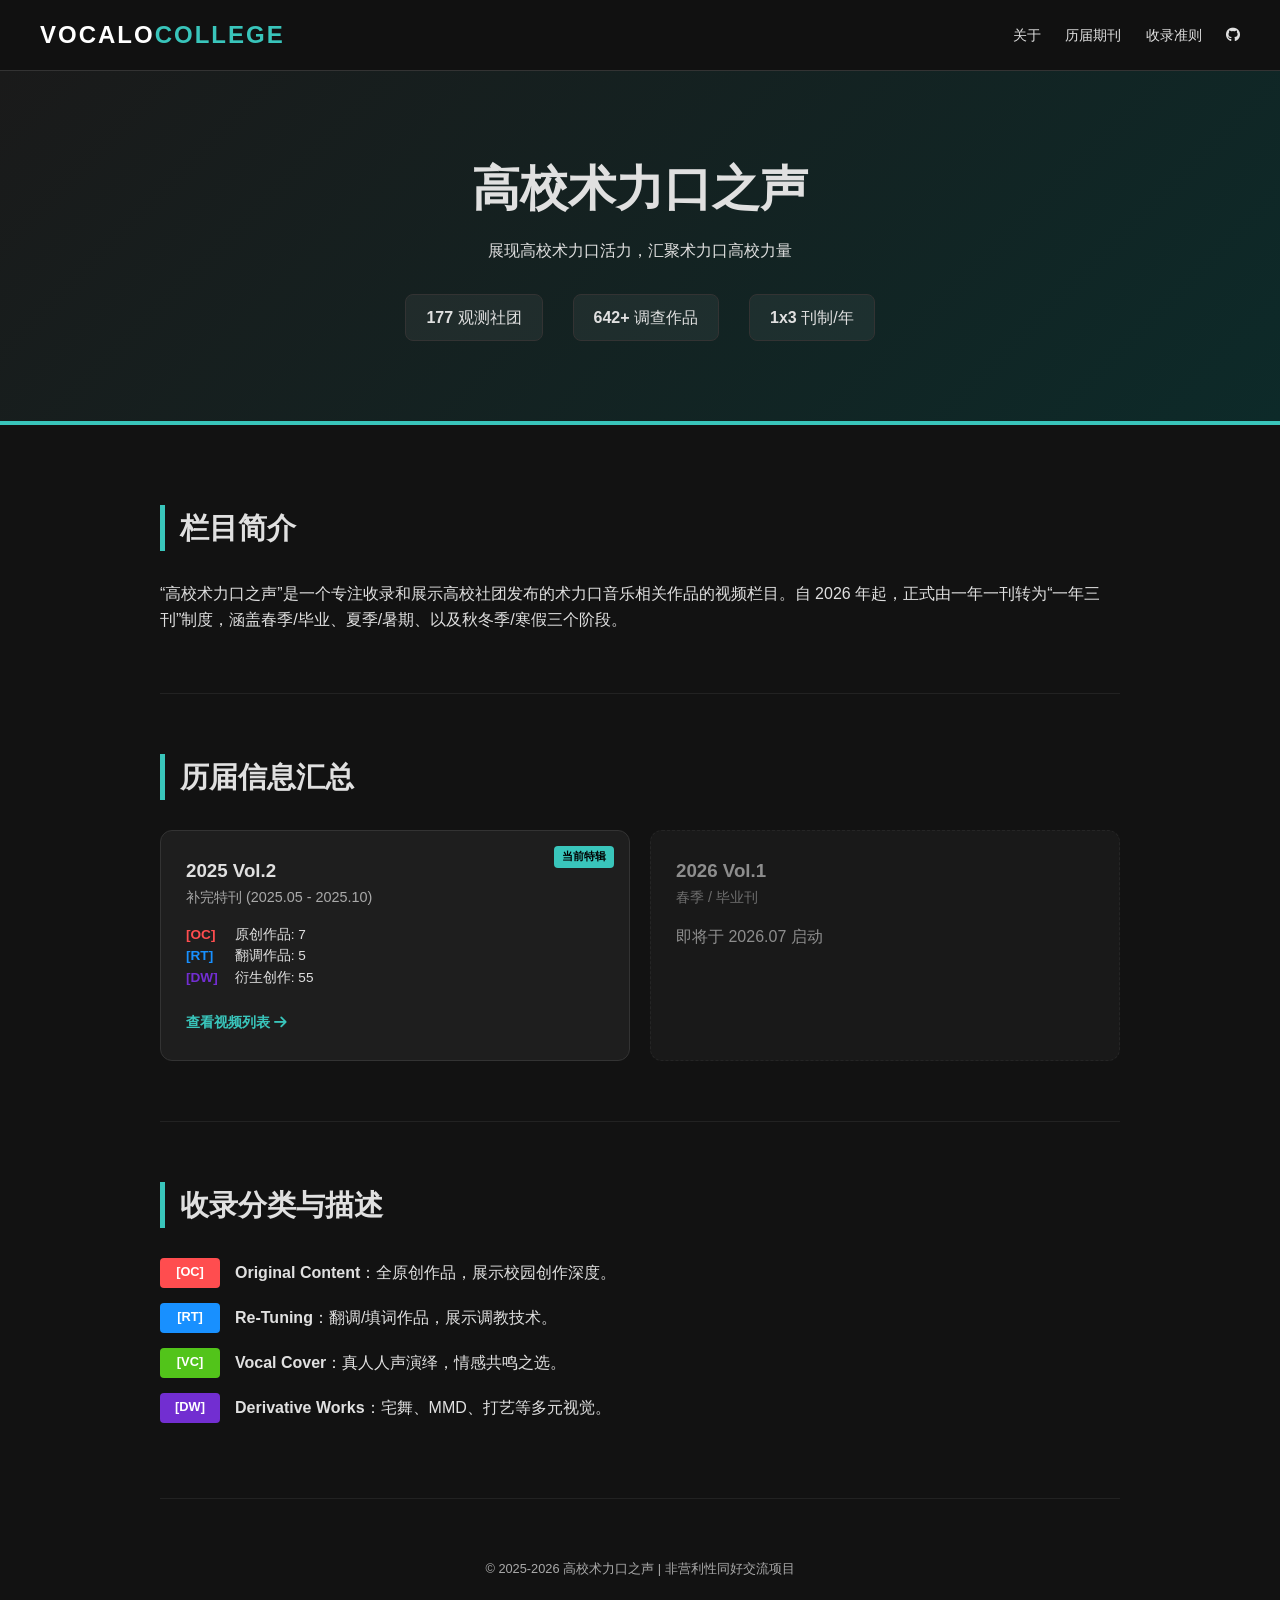
==== VocaloCollege/index.html @ 15059060 "Remake VocaloCollege and add 2024&2025 volume." ====
<!DOCTYPE html>
<html lang="zh-CN">
<head>
    <meta charset="UTF-8">
    <meta name="viewport" content="width=device-width, initial-scale=1.0">
    <title>高校术力口之声 | VocaloCollege Official</title>
    <link rel="stylesheet" href="style.css">
    <link rel="stylesheet" href="https://cdnjs.cloudflare.com/ajax/libs/font-awesome/6.0.0/css/all.min.css">
</head>
<body>

    <nav>
        <div class="nav-container">
            <a href="#" class="logo">VOCALO<span>COLLEGE</span></a>
            <div class="nav-links">
                <a href="#about">关于</a>
                <a href="#archives">历届期刊</a>
                <a href="#standards">收录准则</a>
                <a href="https://github.com/hexclear233/VocaloCollege" target="_blank"><i class="fab fa-github"></i></a>
            </div>
        </div>
    </nav>

    <header class="hero">
        <div class="hero-content">
            <h1>高校术力口之声</h1>
            <p>展现高校术力口活力，汇聚术力口高校力量</p>
            <div class="hero-stats">
                <div class="stat-item"><strong>177</strong> 观测社团</div>
                <div class="stat-item"><strong>642+</strong> 调查作品</div>
                <div class="stat-item"><strong>1x3</strong> 刊制/年</div>
            </div>
        </div>
    </header>

    <main class="container">
        <section id="about" class="section">
            <h2 class="section-title">栏目简介</h2>
            <p>“高校术力口之声”是一个专注收录和展示高校社团发布的术力口音乐相关作品的视频栏目。自 2026 年起，正式由一年一刊转为“一年三刊”制度，涵盖春季/毕业、夏季/暑期、以及秋冬季/寒假三个阶段。</p>
        </section>

        <section id="archives" class="section">
            <h2 class="section-title">历届信息汇总</h2>
            <div class="archive-grid">
                <div class="card active">
                    <div class="card-tag">当前特辑</div>
                    <h3>2025 Vol.2</h3>
                    <p class="subtitle">补完特刊 (2025.05 - 2025.10)</p>
                    <ul class="card-data">
                        <li><span class="label oc">[OC]</span> 原创作品: 7</li>
                        <li><span class="label rt">[RT]</span> 翻调作品: 5</li>
                        <li><span class="label dw">[DW]</span> 衍生创作: 55</li>
                    </ul>
                    <a href="#" class="btn-link">查看视频列表 <i class="fas fa-arrow-right"></i></a>
                </div>

                <div class="card planned">
                    <h3>2026 Vol.1</h3>
                    <p class="subtitle">春季 / 毕业刊</p>
                    <p class="status-text">即将于 2026.07 启动</p>
                </div>
            </div>
        </section>

        <section id="standards" class="section">
            <h2 class="section-title">收录分类与描述</h2>
            <div class="symbol-table">
                <div class="symbol-row">
                    <div class="symbol-badge oc">[OC]</div>
                    <div class="symbol-desc"><strong>Original Content</strong>：全原创作品，展示校园创作深度。</div>
                </div>
                <div class="symbol-row">
                    <div class="symbol-badge rt">[RT]</div>
                    <div class="symbol-desc"><strong>Re-Tuning</strong>：翻调/填词作品，展示调教技术。</div>
                </div>
                <div class="symbol-row">
                    <div class="symbol-badge vc">[VC]</div>
                    <div class="symbol-desc"><strong>Vocal Cover</strong>：真人人声演绎，情感共鸣之选。</div>
                </div>
                <div class="symbol-row">
                    <div class="symbol-badge dw">[DW]</div>
                    <div class="symbol-desc"><strong>Derivative Works</strong>：宅舞、MMD、打艺等多元视觉。</div>
                </div>
            </div>
        </section>
    </main>

    <footer>
        <p>&copy; 2025-2026 高校术力口之声 | 非营利性同好交流项目</p>
    </div>

</body>
</html>
---- VocaloCollege/style.css ----
/* 基础变量 */
:root {
    --primary-color: #39C5BB; /* 初音绿 */
    --secondary-color: #66ccff;
    --bg-dark: #121212;
    --card-bg: #1e1e1e;
    --text-main: #e0e0e0;
    --text-muted: #aaaaaa;
    --oc-color: #ff4d4f;
    --rt-color: #1890ff;
    --vc-color: #52c41a;
    --dw-color: #722ed1;
}

* { margin: 0; padding: 0; box-sizing: border-box; }

body {
    background-color: var(--bg-dark);
    color: var(--text-main);
    font-family: "PingFang SC", "Microsoft YaHei", sans-serif;
    line-height: 1.6;
}

.container { max-width: 1000px; margin: 0 auto; padding: 20px; }

/* 导航栏 */
nav {
    background: rgba(18, 18, 18, 0.9);
    padding: 1rem 2rem;
    position: sticky;
    top: 0;
    z-index: 100;
    border-bottom: 1px solid #333;
}
.nav-container { display: flex; justify-content: space-between; align-items: center; max-width: 1200px; margin: 0 auto; }
.logo { font-size: 1.5rem; font-weight: bold; color: #fff; text-decoration: none; letter-spacing: 2px; }
.logo span { color: var(--primary-color); }
.nav-links a { color: var(--text-main); text-decoration: none; margin-left: 20px; font-size: 0.9rem; transition: 0.3s; }
.nav-links a:hover { color: var(--primary-color); }

/* Hero 区域 */
.hero {
    background: linear-gradient(135deg, #1a1a1a 0%, #0d2a29 100%);
    padding: 80px 20px;
    text-align: center;
    border-bottom: 4px solid var(--primary-color);
}
.hero h1 { font-size: 3rem; margin-bottom: 10px; }
.hero-stats { display: flex; justify-content: center; gap: 30px; margin-top: 30px; }
.stat-item { background: rgba(255,255,255,0.05); padding: 10px 20px; border-radius: 8px; border: 1px solid #333; }

/* 模块设计 */
.section { padding: 60px 0; border-bottom: 1px solid #222; }
.section-title { margin-bottom: 30px; font-size: 1.8rem; border-left: 5px solid var(--primary-color); padding-left: 15px; }

/* 期刊卡片 */
.archive-grid { display: grid; grid-template-columns: repeat(auto-fit, minmax(300px, 1fr)); gap: 20px; }
.card { background: var(--card-bg); padding: 25px; border-radius: 12px; position: relative; border: 1px solid #333; transition: 0.3s; }
.card.active:hover { border-color: var(--primary-color); transform: translateY(-5px); }
.card.planned { opacity: 0.6; border-style: dashed; }
.card-tag { position: absolute; top: 15px; right: 15px; background: var(--primary-color); color: #000; font-size: 0.7rem; padding: 2px 8px; border-radius: 4px; font-weight: bold; }
.subtitle { color: var(--text-muted); font-size: 0.9rem; margin-bottom: 15px; }
.card-data { list-style: none; margin-bottom: 20px; font-size: 0.85rem; }
.label { display: inline-block; width: 40px; font-weight: bold; margin-right: 5px; }
.oc { color: var(--oc-color); } .rt { color: var(--rt-color); } .dw { color: var(--dw-color); }

.btn-link { color: var(--primary-color); text-decoration: none; font-weight: bold; font-size: 0.9rem; }

/* 符号列表 */
.symbol-row { display: flex; align-items: center; margin-bottom: 15px; }
.symbol-badge { width: 60px; height: 30px; display: flex; align-items: center; justify-content: center; border-radius: 4px; margin-right: 15px; font-weight: bold; font-size: 0.8rem; background: #333; }
.symbol-badge.oc { background: var(--oc-color); color: white; }
.symbol-badge.rt { background: var(--rt-color); color: white; }
.symbol-badge.vc { background: var(--vc-color); color: white; }
.symbol-badge.dw { background: var(--dw-color); color: white; }

footer { text-align: center; padding: 40px; color: var(--text-muted); font-size: 0.8rem; }
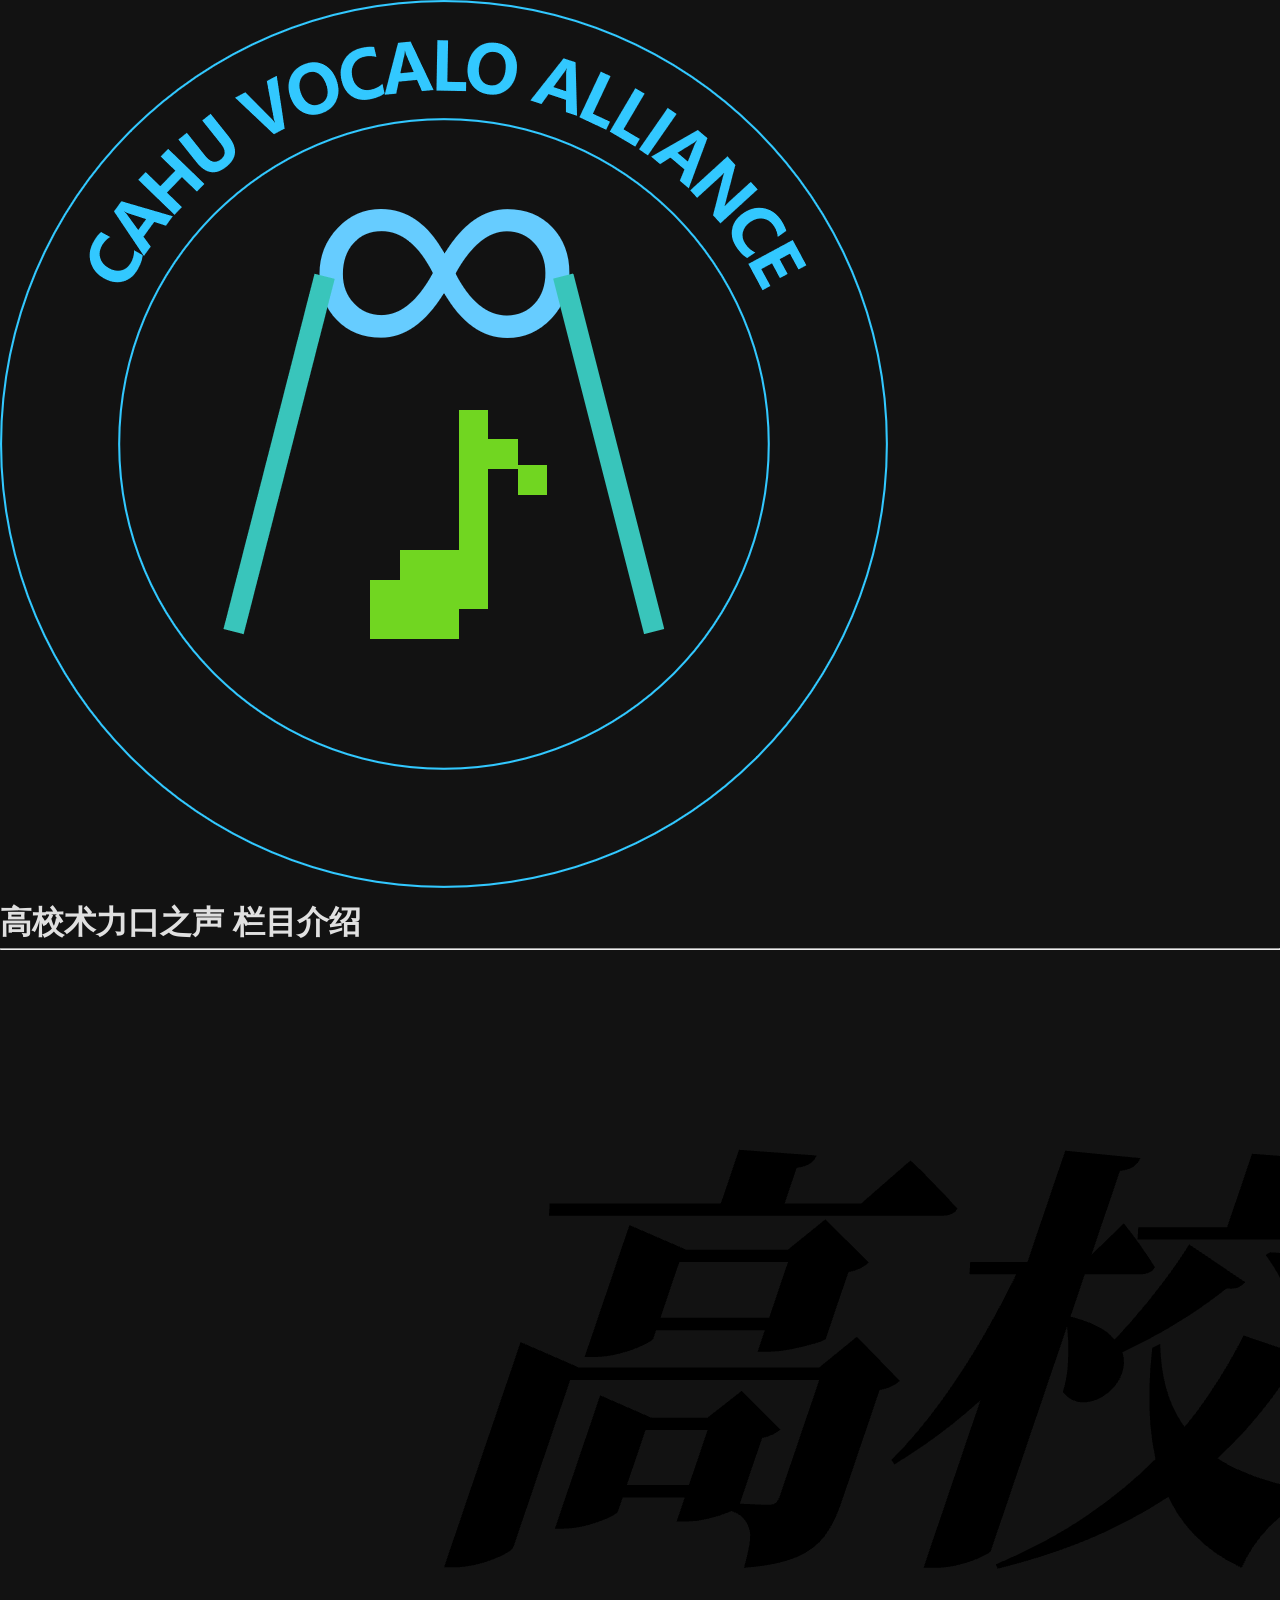
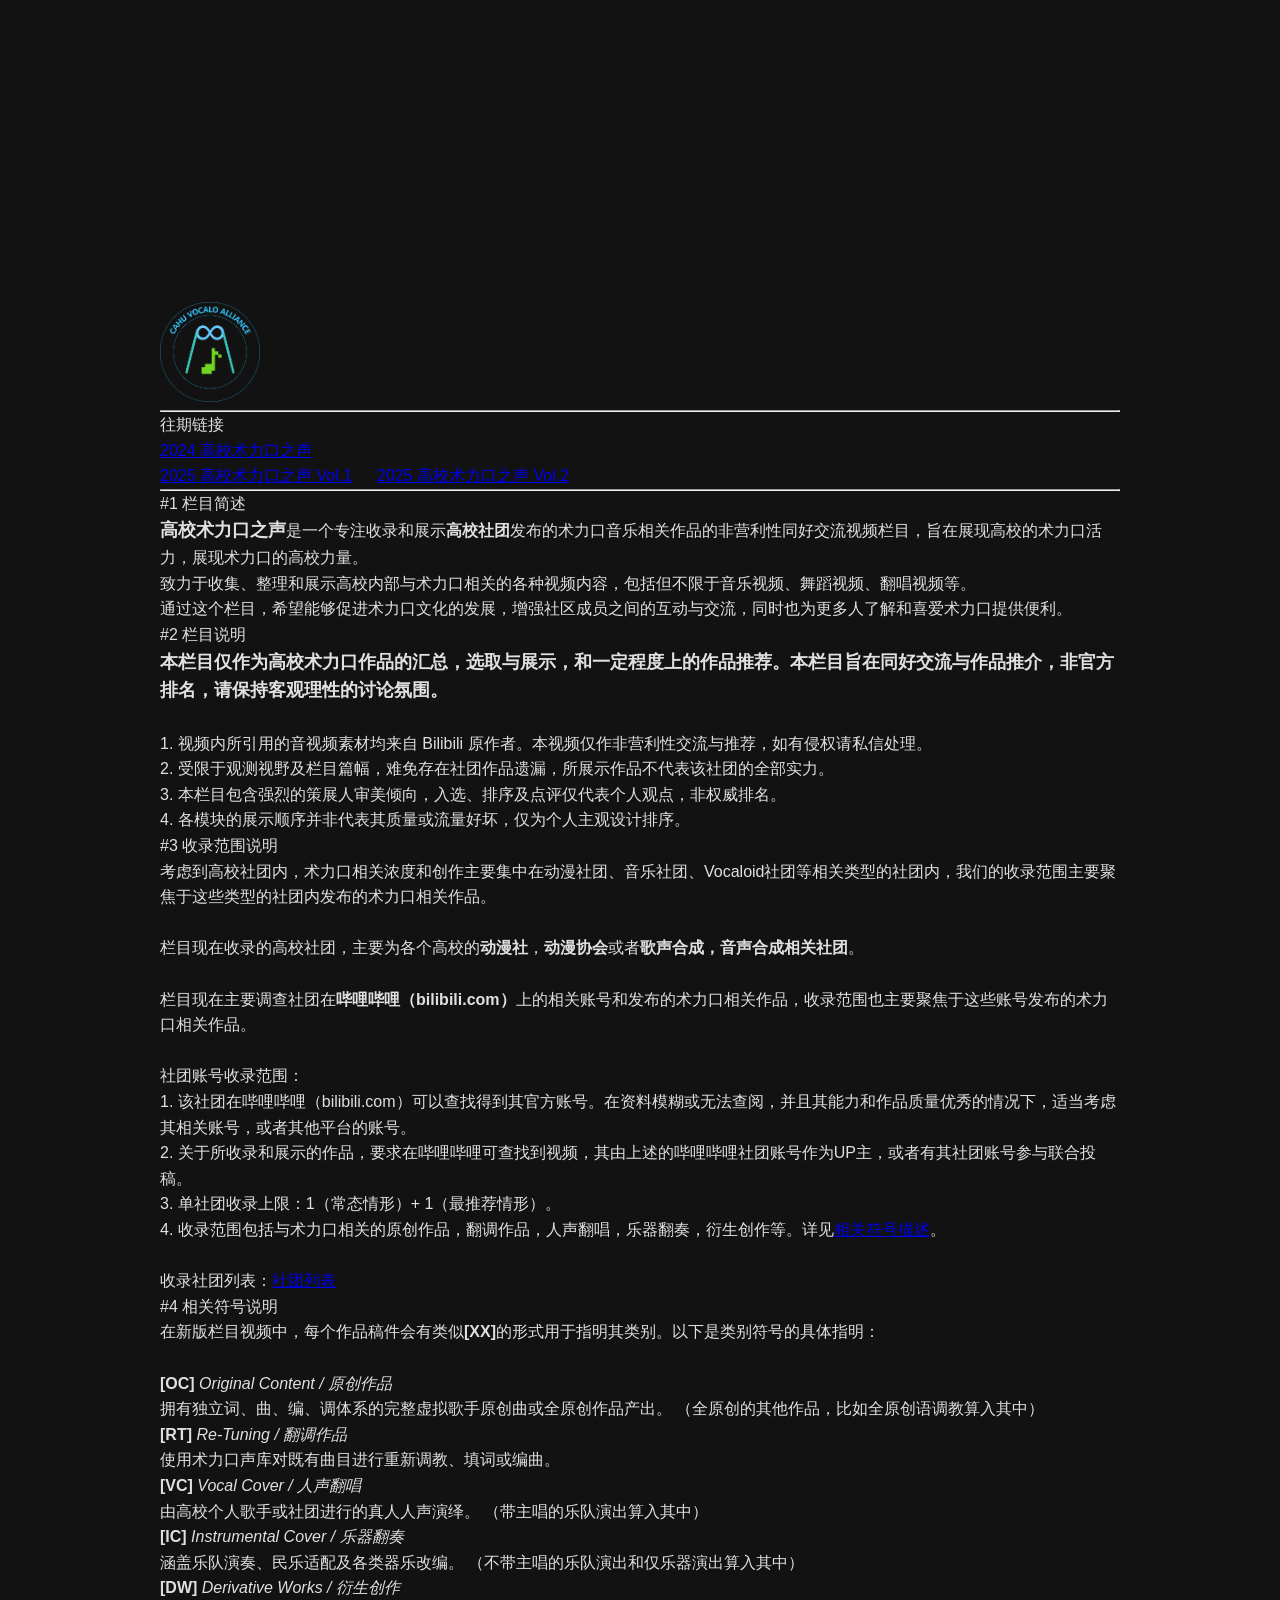
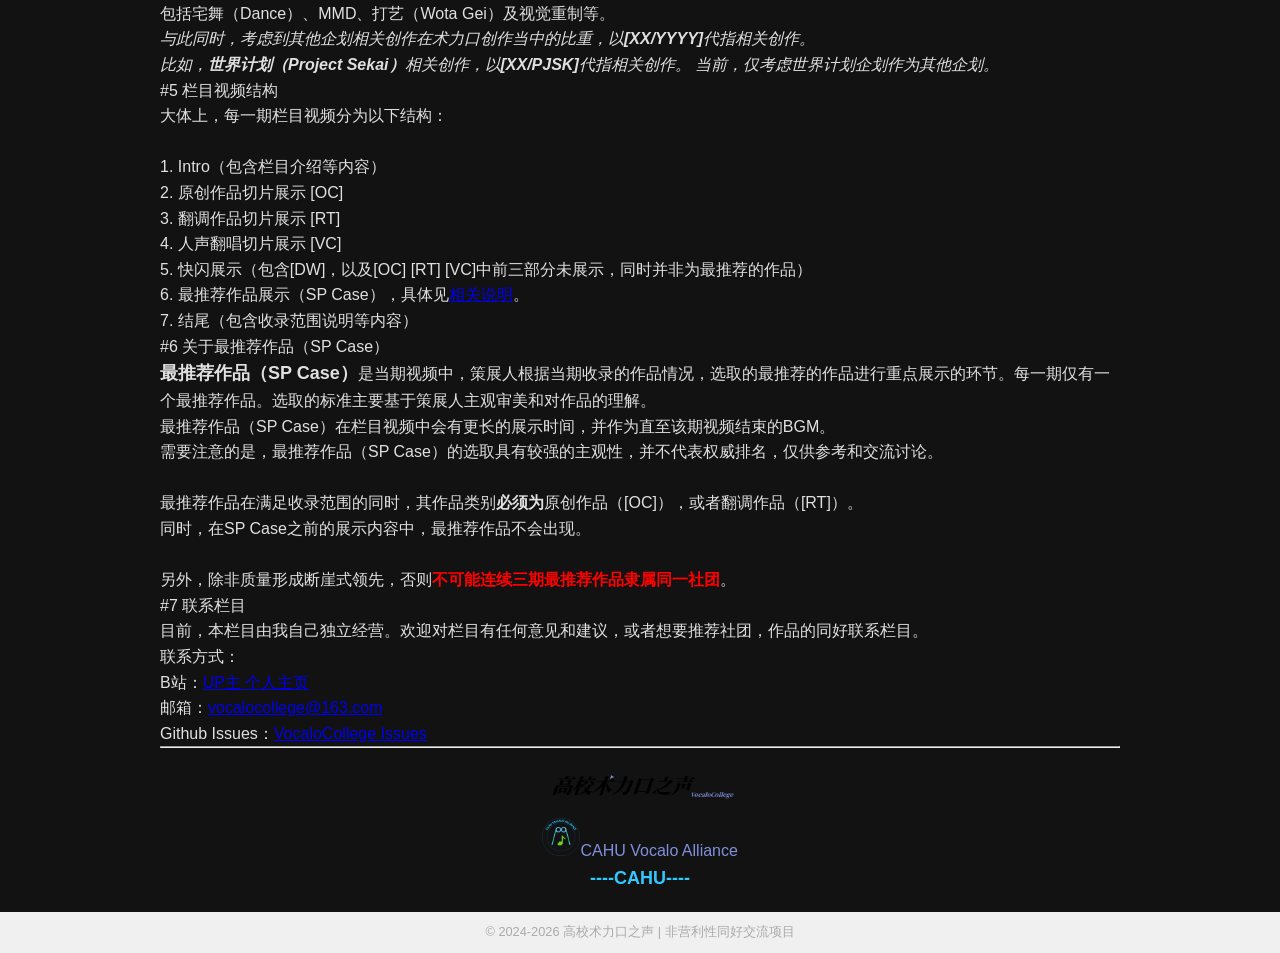
==== commit c7aa38f4: "Update index.html" ====
--- a/VocaloCollege/index.html
+++ b/VocaloCollege/index.html
@@ -1,93 +1,162 @@
+<!-- 
+Programmer: EmotionEcho
+CAHU Vocalo Alliance
+-->
 <!DOCTYPE html>
 <html lang="zh-CN">
+
 <head>
-    <meta charset="UTF-8">
-    <meta name="viewport" content="width=device-width, initial-scale=1.0">
-    <title>高校术力口之声 | VocaloCollege Official</title>
-    <link rel="stylesheet" href="style.css">
-    <link rel="stylesheet" href="https://cdnjs.cloudflare.com/ajax/libs/font-awesome/6.0.0/css/all.min.css">
+    <meta charset="UTF-8" />
+    <meta name="viewport" content="width=device-width, initial-scale=2.0" />
+    <title>高校术力口之声 | VocaloCollege</title>
+    <link rel="stylesheet" href="./style.css" />
 </head>
+
 <body>
+    <img class="background-image" src="./CVA.png" />
+    <h1 class="title">高校术力口之声 栏目介绍</h1>
 
-    <nav>
-        <div class="nav-container">
-            <a href="#" class="logo">VOCALO<span>COLLEGE</span></a>
-            <div class="nav-links">
-                <a href="#about">关于</a>
-                <a href="#archives">历届期刊</a>
-                <a href="#standards">收录准则</a>
-                <a href="https://github.com/hexclear233/VocaloCollege" target="_blank"><i class="fab fa-github"></i></a>
-            </div>
+    <hr class="divide-line" />
+
+    <div id="container" class="container">
+        <div id="board" class="board-container">
+
+            <p class="column-logo">
+                <img src="./logo_横向.png" class="logo" />
+                <img src="./CVA.png" class="logo" style="width:100px; height: 100px;" />
+            </p>
+
+            <hr class="divide-line" />
+
+            <p class="guide-title">
+                <span>往期链接</span>
+            </p>
+            <p>
+            <p id="2024" class="guide-link-container"><a href="./2024/index.html" class="guide-link" target="_blank">2024 高校术力口之声</a></p>
+            <p id="2025" class="guide-link-container">
+                <a href="./2025/index.html" class="guide-link" target="_blank">2025 高校术力口之声 Vol.1</a>
+                <span>&emsp;</span>
+                <a href="./2025-vol2/index.html" class="guide-link" target="_blank">2025 高校术力口之声 Vol.2</a>
+            </p>
+
+            </p>
+
+            <hr class="divide-line" />
+
+            <p class="item-title" id="introduction">#1 栏目简述</p>
+            <p class="introduction-text">
+                <b
+                    style="font-size: large">高校术力口之声</b>是一个专注收录和展示<b>高校社团</b>发布的术力口音乐相关作品的非营利性同好交流视频栏目，旨在展现高校的术力口活力，展现术力口的高校力量。
+
+                <br />
+                致力于收集、整理和展示高校内部与术力口相关的各种视频内容，包括但不限于音乐视频、舞蹈视频、翻唱视频等。<br />
+                通过这个栏目，希望能够促进术力口文化的发展，增强社区成员之间的互动与交流，同时也为更多人了解和喜爱术力口提供便利。
+            </p>
+
+            <p class="item-title" id="notice">#2 栏目说明</p>
+            <p class="introduction-text">
+                <b style="font-size: large;">本栏目仅作为高校术力口作品的汇总，选取与展示，和一定程度上的作品推荐。本栏目旨在同好交流与作品推介，非官方排名，请保持客观理性的讨论氛围。</b>
+                <br /><br />
+                1. 视频内所引用的音视频素材均来自 Bilibili 原作者。本视频仅作非营利性交流与推荐，如有侵权请私信处理。<br />
+                2. 受限于观测视野及栏目篇幅，难免存在社团作品遗漏，所展示作品不代表该社团的全部实力。<br />
+                3. 本栏目包含强烈的策展人审美倾向，入选、排序及点评仅代表个人观点，非权威排名。<br />
+                4. 各模块的展示顺序并非代表其质量或流量好坏，仅为个人主观设计排序。<br />
+            </p>
+
+            <p class="item-title" id="scope">#3 收录范围说明</p>
+            <p class="introduction-text">
+                考虑到高校社团内，术力口相关浓度和创作主要集中在动漫社团、音乐社团、Vocaloid社团等相关类型的社团内，我们的收录范围主要聚焦于这些类型的社团内发布的术力口相关作品。<br />
+                <br />
+                栏目现在收录的高校社团，主要为各个高校的<b>动漫社</b>，<b>动漫协会</b>或者<b>歌声合成，音声合成相关社团</b>。<br /><br />
+
+                栏目现在主要调查社团在<b>哔哩哔哩（bilibili.com）</b>上的相关账号和发布的术力口相关作品，收录范围也主要聚焦于这些账号发布的术力口相关作品。<br /><br />
+
+                社团账号收录范围：<br />
+                1. 该社团在哔哩哔哩（bilibili.com）可以查找得到其官方账号。在资料模糊或无法查阅，并且其能力和作品质量优秀的情况下，适当考虑其相关账号，或者其他平台的账号。<br />
+                2. 关于所收录和展示的作品，要求在哔哩哔哩可查找到视频，其由上述的哔哩哔哩社团账号作为UP主，或者有其社团账号参与联合投稿。<br />
+                3. 单社团收录上限：1（常态情形）+ 1（最推荐情形）。<br />
+                4. 收录范围包括与术力口相关的原创作品，翻调作品，人声翻唱，乐器翻奏，衍生创作等。详见<a href="#symbol" target="_blank">相关符号描述</a>。<br /><br />
+
+                收录社团列表：<a href="./clublist/index.html">社团列表</a>
+            </p>
+
+            <p class="item-title" id="symbol">#4 相关符号说明</p>
+            <p class="introduction-text">
+                在新版栏目视频中，每个作品稿件会有类似<b>[XX]</b>的形式用于指明其类别。以下是类别符号的具体指明：<br /><br />
+                <b>[OC]</b> <i>Original Content / 原创作品</i><br />
+                拥有独立词、曲、编、调体系的完整虚拟歌手原创曲或全原创作品产出。
+                （全原创的其他作品，比如全原创语调教算入其中）<br />
+
+                <b>[RT]</b> <i>Re-Tuning / 翻调作品</i><br />
+                使用术力口声库对既有曲目进行重新调教、填词或编曲。<br />
+
+                <b>[VC]</b> <i>Vocal Cover / 人声翻唱</i><br />
+                由高校个人歌手或社团进行的真人人声演绎。
+                （带主唱的乐队演出算入其中）<br />
+
+                <b>[IC]</b> <i>Instrumental Cover / 乐器翻奏</i><br />
+                涵盖乐队演奏、民乐适配及各类器乐改编。
+                （不带主唱的乐队演出和仅乐器演出算入其中）<br />
+
+                <b>[DW]</b> <i>Derivative Works / 衍生创作</i><br />
+                包括宅舞（Dance）、MMD、打艺（Wota Gei）及视觉重制等。<br />
+                <i>与此同时，考虑到其他企划相关创作在术力口创作当中的比重，以<b>[XX/YYYY]</b>代指相关创作。</i><br />
+                <i>比如，<b>世界计划（Project Sekai）</b>相关创作，以<b>[XX/PJSK]</b>代指相关创作。 当前，仅考虑世界计划企划作为其他企划。</i>
+
+            </p>
+
+            <p class="item-title" id="structure">#5 栏目视频结构</p>
+            <p class="introduction-text">
+                大体上，每一期栏目视频分为以下结构：<br /><br />
+                1. Intro（包含栏目介绍等内容）<br />
+                2. 原创作品切片展示 [OC]<br />
+                3. 翻调作品切片展示 [RT]<br />
+                4. 人声翻唱切片展示 [VC]<br />
+                5. 快闪展示（包含[DW]，以及[OC] [RT] [VC]中前三部分未展示，同时并非为最推荐的作品）<br />
+                6. 最推荐作品展示（SP Case），具体见<a href="#sp-note">相关说明</a>。<br />
+                7. 结尾（包含收录范围说明等内容）<br />
+            </p>
+
+
+            <p class="item-title" id="sp-note">#6 关于最推荐作品（SP Case）</p>
+            <p class="introduction-text">
+                <b style="font-size: large;">最推荐作品（SP
+                    Case）</b>是当期视频中，策展人根据当期收录的作品情况，选取的最推荐的作品进行重点展示的环节。每一期仅有一个最推荐作品。选取的标准主要基于策展人主观审美和对作品的理解。<br />
+                最推荐作品（SP Case）在栏目视频中会有更长的展示时间，并作为直至该期视频结束的BGM。<br />
+                需要注意的是，最推荐作品（SP Case）的选取具有较强的主观性，并不代表权威排名，仅供参考和交流讨论。<br /><br />
+
+                最推荐作品在满足收录范围的同时，其作品类别<b>必须为</b>原创作品（[OC]），或者翻调作品（[RT]）。<br />同时，在SP Case之前的展示内容中，最推荐作品不会出现。<br /><br />
+
+                另外，除非质量形成断崖式领先，否则<b style="color:red;">不可能连续三期最推荐作品隶属同一社团</b>。
+            </p>
+
+            <p class="item-title" id="contact">#7 联系栏目</p>
+            <p class="introduction-text">
+                目前，本栏目由我自己独立经营。欢迎对栏目有任何意见和建议，或者想要推荐社团，作品的同好联系栏目。<br />
+                联系方式：<br />
+                B站：<a href="https://space.bilibili.com/1238483602?spm_id_from=..0.0" target="_blank">UP主 个人主页</a><br />
+                邮箱：<a href="mailto:vocalocollege@163.com">vocalocollege@163.com</a><br />
+                Github Issues：<a href="https://github.com/HexClear233/HexClear233.github.io/issues"
+                    target="_blank">VocaloCollege Issues</a><br />
+            </p>
+
         </div>
-    </nav>
 
-    <header class="hero">
-        <div class="hero-content">
-            <h1>高校术力口之声</h1>
-            <p>展现高校术力口活力，汇聚术力口高校力量</p>
-            <div class="hero-stats">
-                <div class="stat-item"><strong>177</strong> 观测社团</div>
-                <div class="stat-item"><strong>642+</strong> 调查作品</div>
-                <div class="stat-item"><strong>1x3</strong> 刊制/年</div>
-            </div>
-        </div>
-    </header>
+        <hr class="divide-line" />
 
-    <main class="container">
-        <section id="about" class="section">
-            <h2 class="section-title">栏目简介</h2>
-            <p>“高校术力口之声”是一个专注收录和展示高校社团发布的术力口音乐相关作品的视频栏目。自 2026 年起，正式由一年一刊转为“一年三刊”制度，涵盖春季/毕业、夏季/暑期、以及秋冬季/寒假三个阶段。</p>
-        </section>
+    </div>
+</body>
+<p style="text-align: center;">
+    <img src="./logo_横向.png" alt="Vocalo College Logo" style="width: 200px; height: auto;">
+</p>
+<p style="text-align: center; color: #8190dc; font-size: medium;">
+    <img src="./CVA.png" alt="CVA Logo" style="width: 3%;">CAHU Vocalo Alliance
+</p>
+<p style="text-align: center; font-weight: bold; color:#32c8ff; font-size: large;">----CAHU----</p>
+<!-- <p style="text-align: center; bottom: 0;">TTT</p> -->
 
-        <section id="archives" class="section">
-            <h2 class="section-title">历届信息汇总</h2>
-            <div class="archive-grid">
-                <div class="card active">
-                    <div class="card-tag">当前特辑</div>
-                    <h3>2025 Vol.2</h3>
-                    <p class="subtitle">补完特刊 (2025.05 - 2025.10)</p>
-                    <ul class="card-data">
-                        <li><span class="label oc">[OC]</span> 原创作品: 7</li>
-                        <li><span class="label rt">[RT]</span> 翻调作品: 5</li>
-                        <li><span class="label dw">[DW]</span> 衍生创作: 55</li>
-                    </ul>
-                    <a href="#" class="btn-link">查看视频列表 <i class="fas fa-arrow-right"></i></a>
-                </div>
+<footer style="text-align: center; margin-top: 20px; padding: 10px; background-color: #f0f0f0;">
+    <p>&copy; 2024-2026 高校术力口之声 | 非营利性同好交流项目</p>
+</footer>
 
-                <div class="card planned">
-                    <h3>2026 Vol.1</h3>
-                    <p class="subtitle">春季 / 毕业刊</p>
-                    <p class="status-text">即将于 2026.07 启动</p>
-                </div>
-            </div>
-        </section>
-
-        <section id="standards" class="section">
-            <h2 class="section-title">收录分类与描述</h2>
-            <div class="symbol-table">
-                <div class="symbol-row">
-                    <div class="symbol-badge oc">[OC]</div>
-                    <div class="symbol-desc"><strong>Original Content</strong>：全原创作品，展示校园创作深度。</div>
-                </div>
-                <div class="symbol-row">
-                    <div class="symbol-badge rt">[RT]</div>
-                    <div class="symbol-desc"><strong>Re-Tuning</strong>：翻调/填词作品，展示调教技术。</div>
-                </div>
-                <div class="symbol-row">
-                    <div class="symbol-badge vc">[VC]</div>
-                    <div class="symbol-desc"><strong>Vocal Cover</strong>：真人人声演绎，情感共鸣之选。</div>
-                </div>
-                <div class="symbol-row">
-                    <div class="symbol-badge dw">[DW]</div>
-                    <div class="symbol-desc"><strong>Derivative Works</strong>：宅舞、MMD、打艺等多元视觉。</div>
-                </div>
-            </div>
-        </section>
-    </main>
-
-    <footer>
-        <p>&copy; 2025-2026 高校术力口之声 | 非营利性同好交流项目</p>
-    </div>
-
-</body>
-</html>+</html>
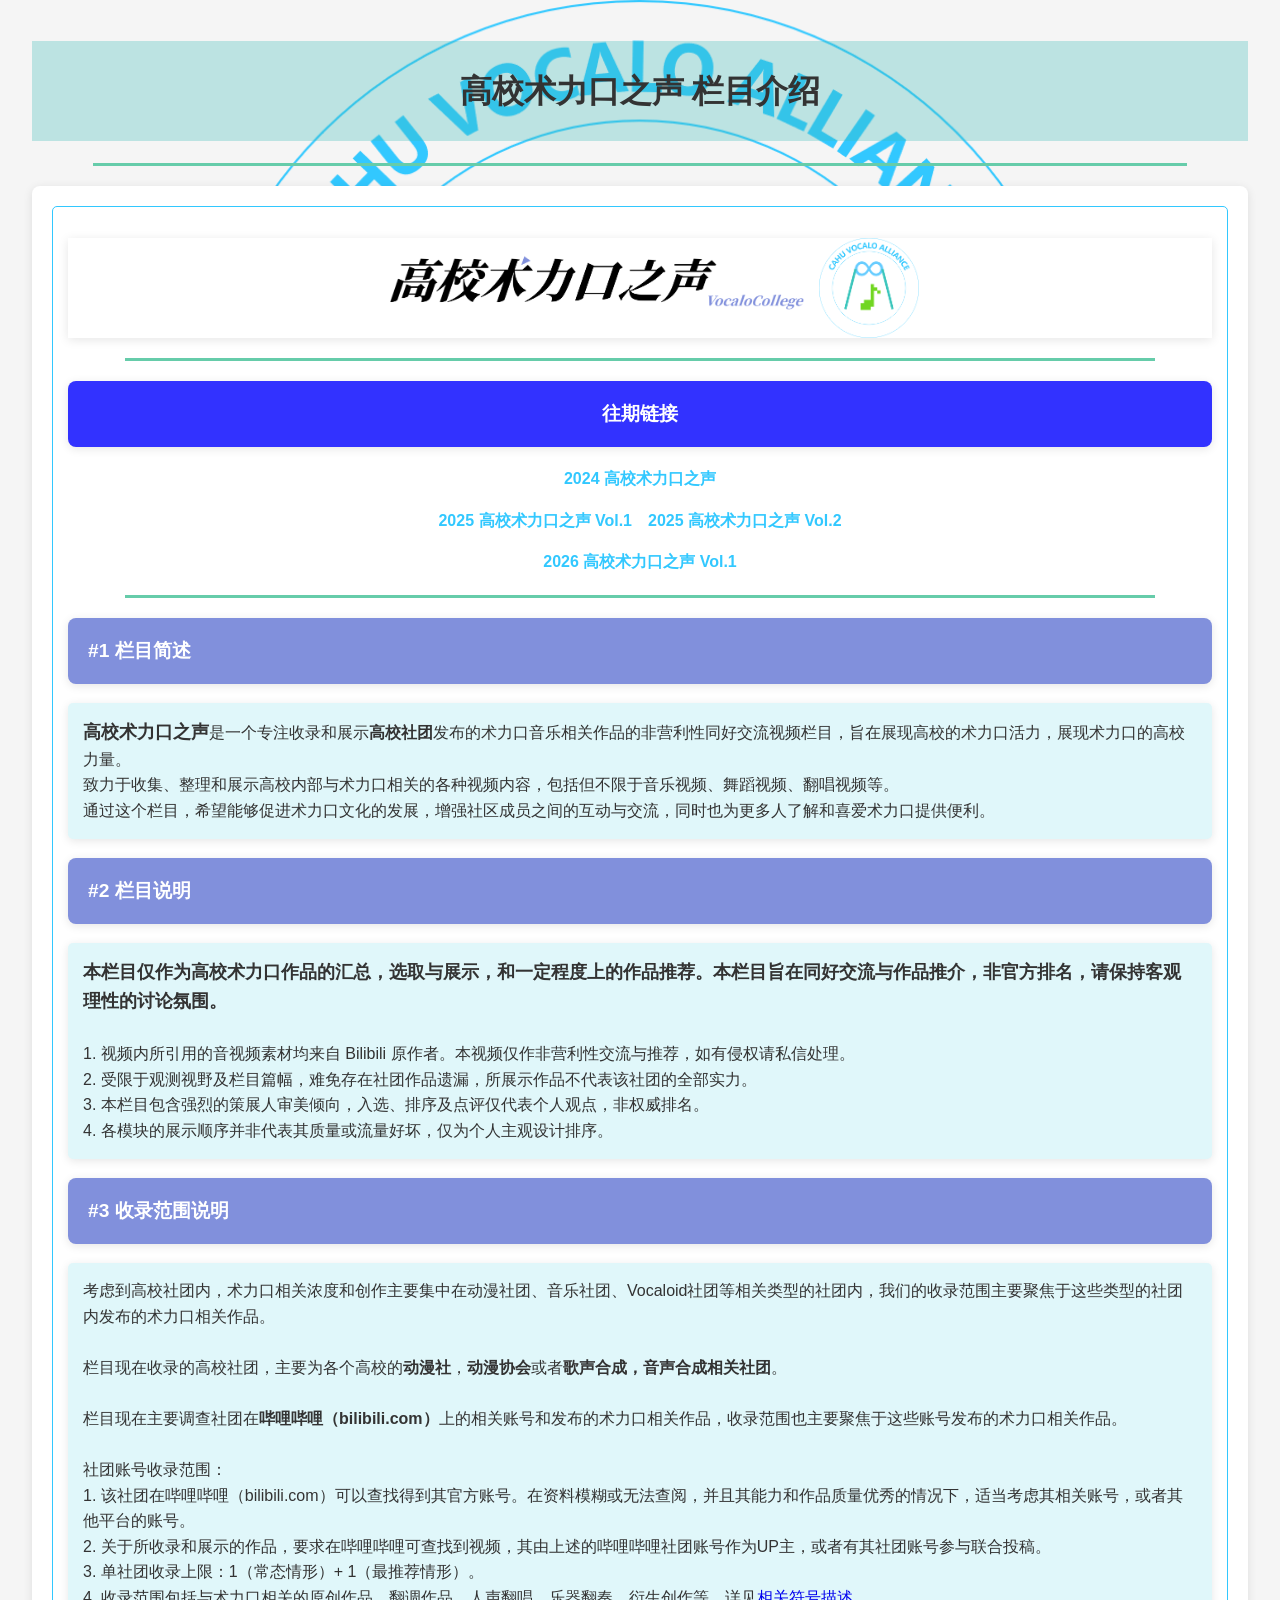
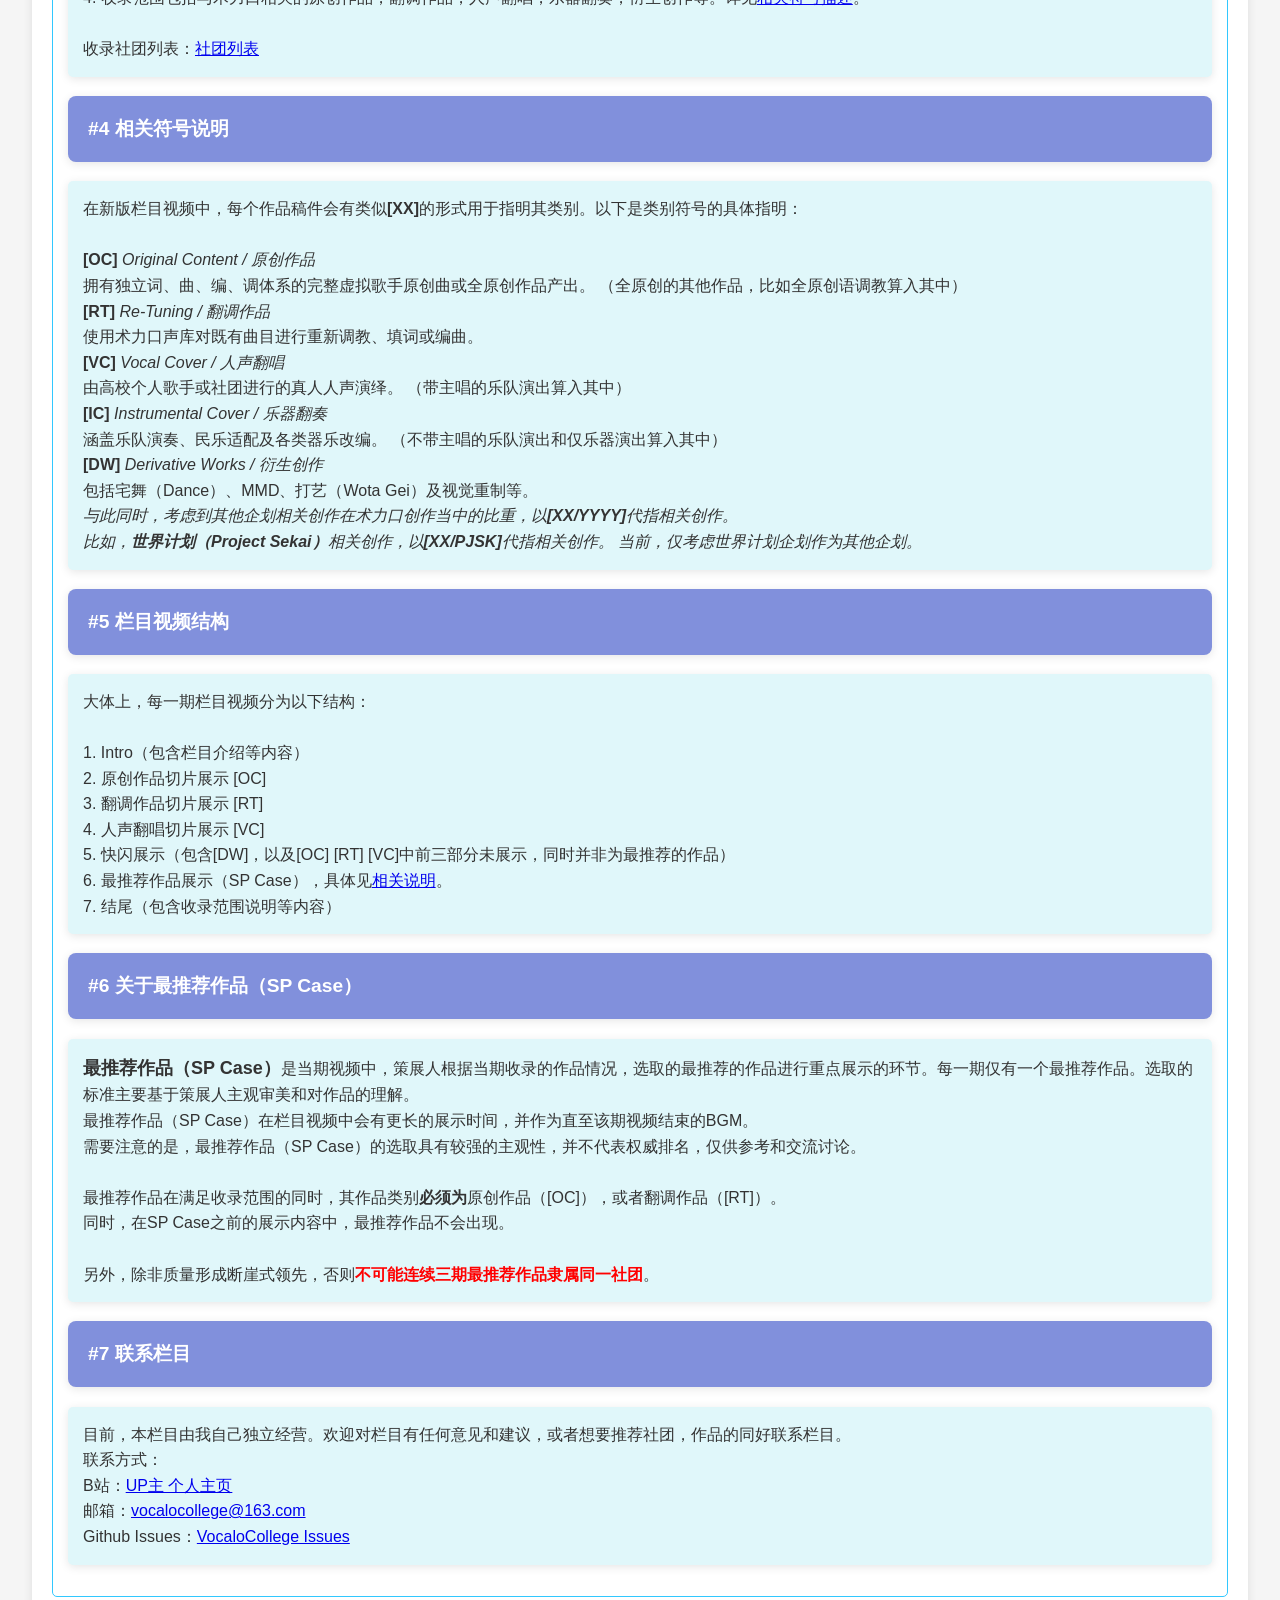
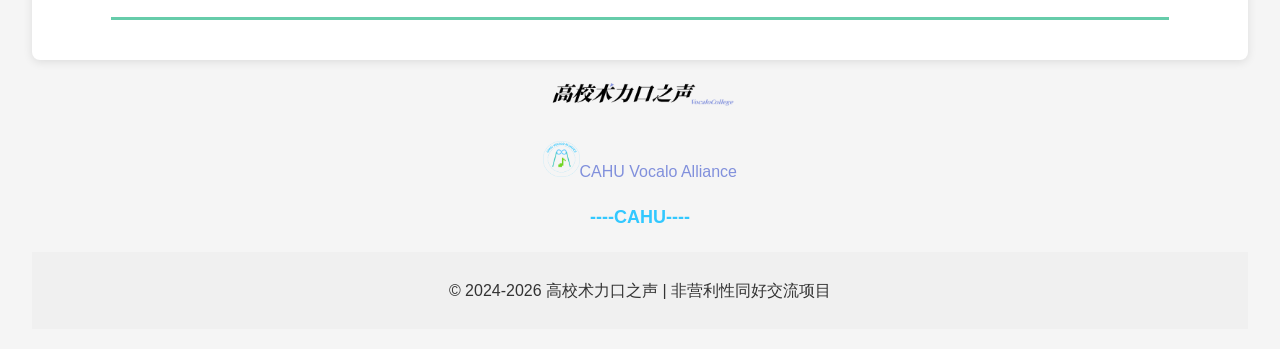
==== commit 573b44d0: "Add VocaloCollege 2026Vol.1." ====
--- a/VocaloCollege/index.html
+++ b/VocaloCollege/index.html
@@ -37,6 +37,9 @@
                 <a href="./2025/index.html" class="guide-link" target="_blank">2025 高校术力口之声 Vol.1</a>
                 <span>&emsp;</span>
                 <a href="./2025-vol2/index.html" class="guide-link" target="_blank">2025 高校术力口之声 Vol.2</a>
+            </p>
+            <p id="2026" class="guide-link-container">
+                <a href="./2026-vol1/index.html" class="guide-link" target="_blank">2026 高校术力口之声 Vol.1</a>
             </p>
 
             </p>
@@ -159,4 +162,4 @@
     <p>&copy; 2024-2026 高校术力口之声 | 非营利性同好交流项目</p>
 </footer>
 
-</html>
+</html>
--- a/VocaloCollege/style.css
+++ b/VocaloCollege/style.css
@@ -1,77 +1,124 @@
-/* 基础变量 */
-:root {
-    --primary-color: #39C5BB; /* 初音绿 */
-    --secondary-color: #66ccff;
-    --bg-dark: #121212;
-    --card-bg: #1e1e1e;
-    --text-main: #e0e0e0;
-    --text-muted: #aaaaaa;
-    --oc-color: #ff4d4f;
-    --rt-color: #1890ff;
-    --vc-color: #52c41a;
-    --dw-color: #722ed1;
+body {
+    font-family: 'Microsoft YaHei', sans-serif;
+    line-height: 1.6;
+    color: #333;
+    max-width: 95%;
+    margin: 0 auto;
+    padding: 20px;
+    background-color: #f5f5f5;
 }
 
-* { margin: 0; padding: 0; box-sizing: border-box; }
-
-body {
-    background-color: var(--bg-dark);
-    color: var(--text-main);
-    font-family: "PingFang SC", "Microsoft YaHei", sans-serif;
-    line-height: 1.6;
+h1 {
+    color: #32c8ff;
+    text-align: center;
 }
 
-.container { max-width: 1000px; margin: 0 auto; padding: 20px; }
+.background-image {
+    position: absolute;
+    top: 0;
+    left: 0;
+    width: 100%;
+    height: 100%;
+    object-fit: contain;
+    display: flex;
+    align-items: center;
+    justify-content: center;
+    z-index: -1;
+}
 
-/* 导航栏 */
-nav {
-    background: rgba(18, 18, 18, 0.9);
-    padding: 1rem 2rem;
-    position: sticky;
-    top: 0;
-    z-index: 100;
-    border-bottom: 1px solid #333;
+.title {
+    /* background-image: url(CVA.png); */
+    background-color: rgba(57, 187, 182, 0.3);
+    background-size: cover;
+    background-position: center;
+    height: 100px;
+    width: device-width;
+    color: #333;
+    display: flex;
+    justify-content: center;
+    align-items: center;
+    text-align: center;
 }
-.nav-container { display: flex; justify-content: space-between; align-items: center; max-width: 1200px; margin: 0 auto; }
-.logo { font-size: 1.5rem; font-weight: bold; color: #fff; text-decoration: none; letter-spacing: 2px; }
-.logo span { color: var(--primary-color); }
-.nav-links a { color: var(--text-main); text-decoration: none; margin-left: 20px; font-size: 0.9rem; transition: 0.3s; }
-.nav-links a:hover { color: var(--primary-color); }
 
-/* Hero 区域 */
-.hero {
-    background: linear-gradient(135deg, #1a1a1a 0%, #0d2a29 100%);
-    padding: 80px 20px;
+.container {
+    background-color: white;
+    border-radius: 8px;
+    padding: 20px;
+    box-shadow: 0 2px 10px rgba(0, 0, 0, 0.1);
+}
+
+.board-container {
+    margin-bottom: 20px;
+    padding: 15px;
+    border: 1px solid #32c8ff;
+    border-radius: 5px;
+}
+
+.divide-line {
+    height: 3px;
+    background-color: #6ca;
+    border: none;
+    width: 90%;
+    margin: 20px auto;
+}
+
+.column-logo {
+    width: auto;
+    object-fit: contain;
+    display: flex;
+    align-items: center;
+    justify-content: center;
     text-align: center;
-    border-bottom: 4px solid var(--primary-color);
+    z-index: -1;
+    box-shadow: 0 2px 10px rgba(0, 0, 0, 0.1);
 }
-.hero h1 { font-size: 3rem; margin-bottom: 10px; }
-.hero-stats { display: flex; justify-content: center; gap: 30px; margin-top: 30px; }
-.stat-item { background: rgba(255,255,255,0.05); padding: 10px 20px; border-radius: 8px; border: 1px solid #333; }
 
-/* 模块设计 */
-.section { padding: 60px 0; border-bottom: 1px solid #222; }
-.section-title { margin-bottom: 30px; font-size: 1.8rem; border-left: 5px solid var(--primary-color); padding-left: 15px; }
+.logo{
+    width: 40%;
+}
 
-/* 期刊卡片 */
-.archive-grid { display: grid; grid-template-columns: repeat(auto-fit, minmax(300px, 1fr)); gap: 20px; }
-.card { background: var(--card-bg); padding: 25px; border-radius: 12px; position: relative; border: 1px solid #333; transition: 0.3s; }
-.card.active:hover { border-color: var(--primary-color); transform: translateY(-5px); }
-.card.planned { opacity: 0.6; border-style: dashed; }
-.card-tag { position: absolute; top: 15px; right: 15px; background: var(--primary-color); color: #000; font-size: 0.7rem; padding: 2px 8px; border-radius: 4px; font-weight: bold; }
-.subtitle { color: var(--text-muted); font-size: 0.9rem; margin-bottom: 15px; }
-.card-data { list-style: none; margin-bottom: 20px; font-size: 0.85rem; }
-.label { display: inline-block; width: 40px; font-weight: bold; margin-right: 5px; }
-.oc { color: var(--oc-color); } .rt { color: var(--rt-color); } .dw { color: var(--dw-color); }
+.item-title {
+    background-color: #8190dc;
+    border-radius: 8px;
+    padding: 20px;
+    box-shadow: 0 2px 10px rgba(0, 0, 0, 0.1);
+    font: bold 1.2em 'Microsoft YaHei', sans-serif;
+    color: white;
+}
 
-.btn-link { color: var(--primary-color); text-decoration: none; font-weight: bold; font-size: 0.9rem; }
+.guide-title {
+    background-color: #3232ff;
+    border-radius: 8px;
+    padding: 20px;
+    box-shadow: 0 2px 10px rgba(0, 0, 0, 0.1);
+    font: bold 1.2em 'Microsoft YaHei', sans-serif;
+    color: white;
+    align-items: center;
+    justify-content: center;
+    text-align: center;
+}
 
-/* 符号列表 */
-.symbol-row { display: flex; align-items: center; margin-bottom: 15px; }
-.symbol-badge { width: 60px; height: 30px; display: flex; align-items: center; justify-content: center; border-radius: 4px; margin-right: 15px; font-weight: bold; font-size: 0.8rem; background: #333; }
-.symbol-badge.oc { background: var(--oc-color); color: white; }
-.symbol-badge.rt { background: var(--rt-color); color: white; }
-.symbol-badge.vc { background: var(--vc-color); color: white; }
-.symbol-badge.dw { background: var(--dw-color); color: white; }
+.guide-link-container {
+    display: flex;
+    align-items: center;
+    justify-content: center;
+    text-align: center;
+    margin-top: 10px;
+}
 
-footer { text-align: center; padding: 40px; color: var(--text-muted); font-size: 0.8rem; }+.guide-link {
+    color: #32c8ff;
+    text-decoration: none;
+    font-weight: bold;
+    align-items: center;
+    justify-content: center;
+    text-align: center;
+}
+
+.introduction-text {
+    margin-top: 10px;
+    padding: 15px;
+    background-color: #e0f7fa;
+    border-radius: 5px;
+    box-shadow: 0 2px 10px rgba(0, 0, 0, 0.1);
+}
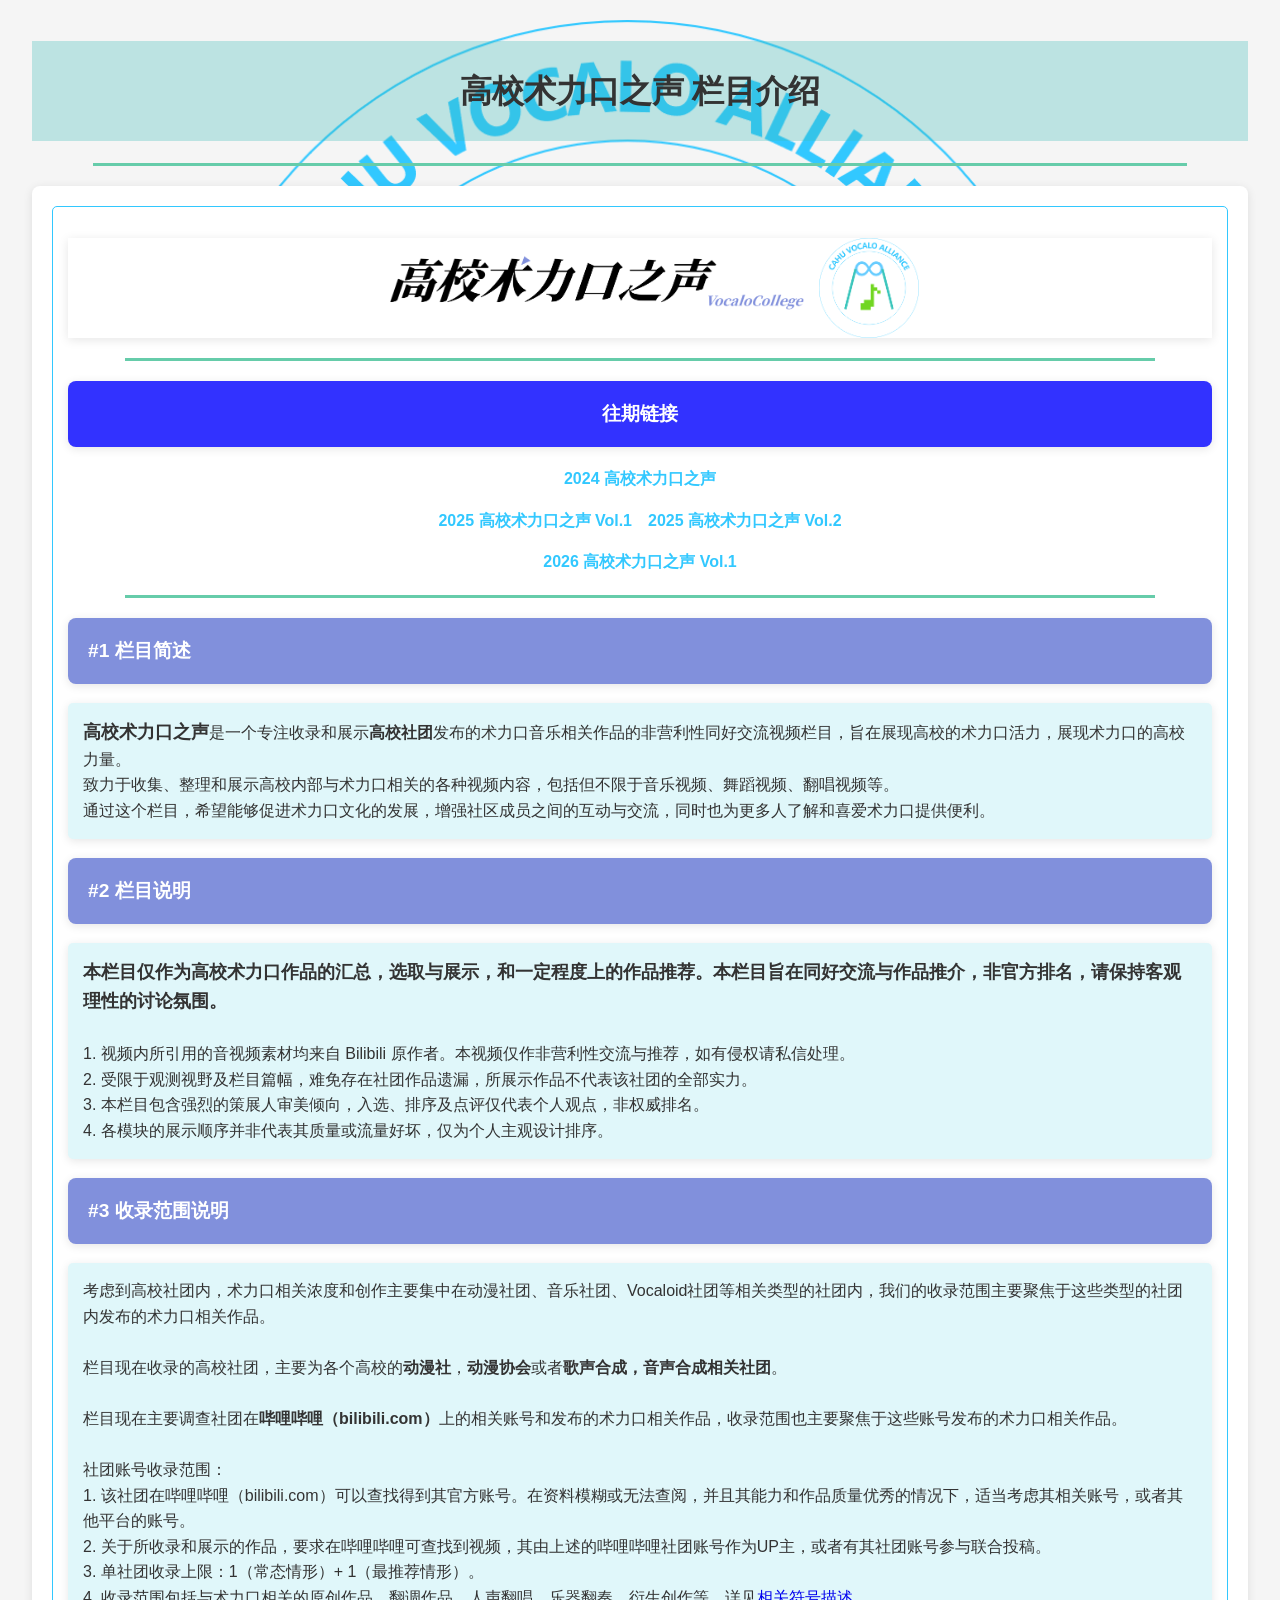
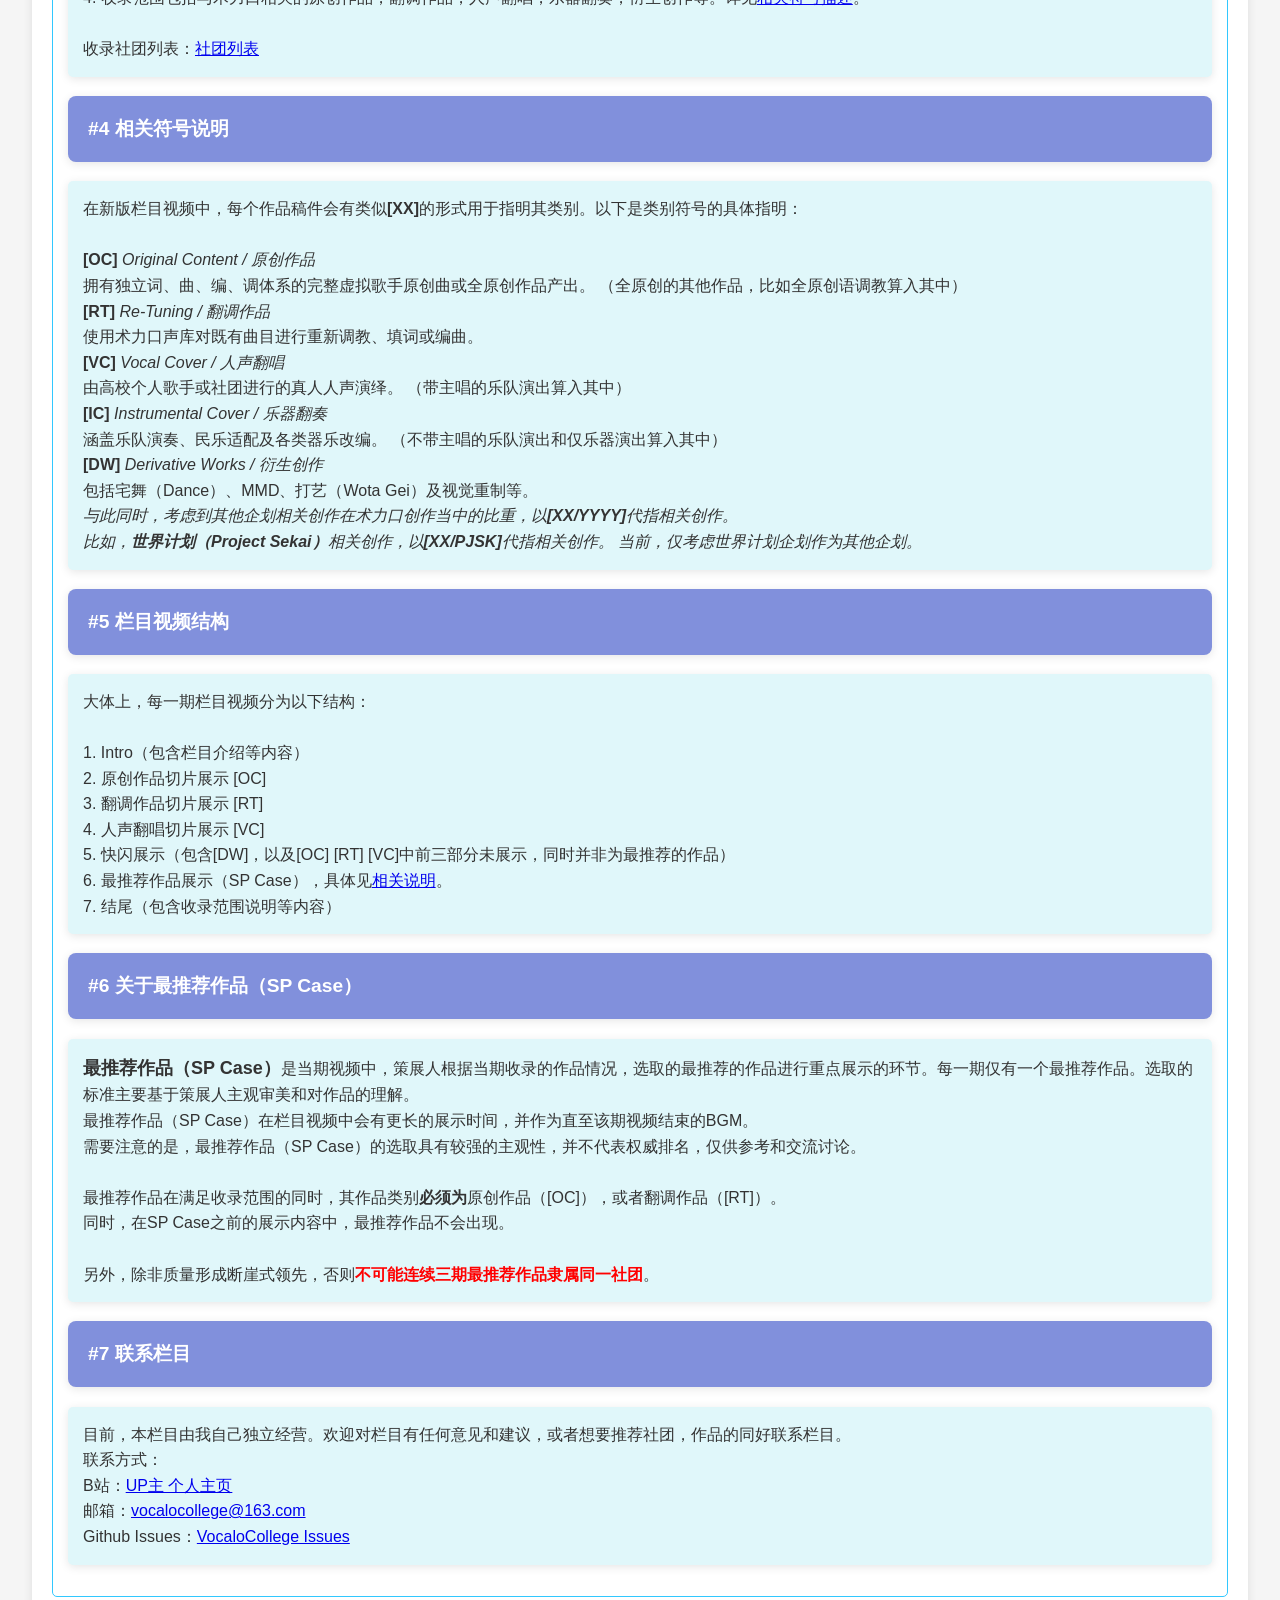
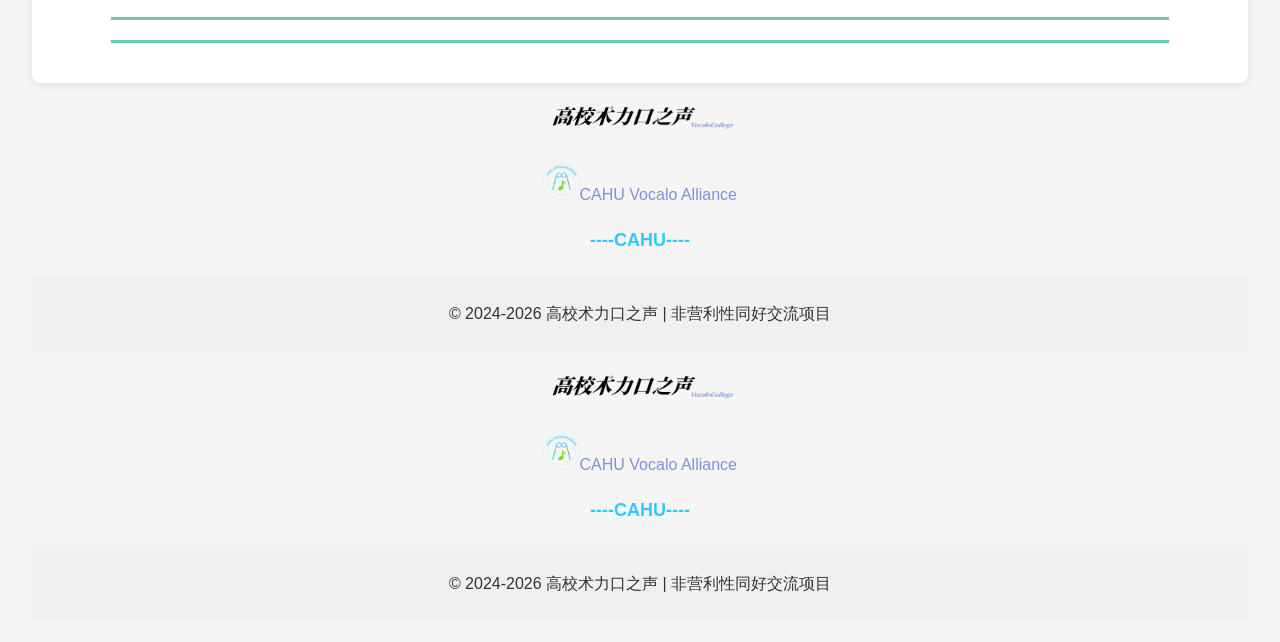
==== commit 5597007a: "Merge branch 'main' of github.com:HexClear233/HexClear233.github.io" ====
--- a/VocaloCollege/index.html
+++ b/VocaloCollege/index.html
@@ -1,3 +1,7 @@
+<!-- 
+Programmer: EmotionEcho
+CAHU Vocalo Alliance
+-->
 <!-- 
 Programmer: EmotionEcho
 CAHU Vocalo Alliance
@@ -5,12 +9,18 @@
 <!DOCTYPE html>
 <html lang="zh-CN">
 
+
 <head>
     <meta charset="UTF-8" />
     <meta name="viewport" content="width=device-width, initial-scale=2.0" />
     <title>高校术力口之声 | VocaloCollege</title>
     <link rel="stylesheet" href="./style.css" />
+    <meta charset="UTF-8" />
+    <meta name="viewport" content="width=device-width, initial-scale=2.0" />
+    <title>高校术力口之声 | VocaloCollege</title>
+    <link rel="stylesheet" href="./style.css" />
 </head>
+
 
 <body>
     <img class="background-image" src="./CVA.png" />
@@ -147,6 +157,9 @@
 
         <hr class="divide-line" />
 
+
+        <hr class="divide-line" />
+
     </div>
 </body>
 <p style="text-align: center;">
@@ -162,4 +175,17 @@
     <p>&copy; 2024-2026 高校术力口之声 | 非营利性同好交流项目</p>
 </footer>
 
-</html>+<p style="text-align: center;">
+    <img src="./logo_横向.png" alt="Vocalo College Logo" style="width: 200px; height: auto;">
+</p>
+<p style="text-align: center; color: #8190dc; font-size: medium;">
+    <img src="./CVA.png" alt="CVA Logo" style="width: 3%;">CAHU Vocalo Alliance
+</p>
+<p style="text-align: center; font-weight: bold; color:#32c8ff; font-size: large;">----CAHU----</p>
+<!-- <p style="text-align: center; bottom: 0;">TTT</p> -->
+
+<footer style="text-align: center; margin-top: 20px; padding: 10px; background-color: #f0f0f0;">
+    <p>&copy; 2024-2026 高校术力口之声 | 非营利性同好交流项目</p>
+</footer>
+
+</html>
--- a/VocaloCollege/style.css
+++ b/VocaloCollege/style.css
@@ -1,6 +1,21 @@
 body {
     font-family: 'Microsoft YaHei', sans-serif;
+    font-family: 'Microsoft YaHei', sans-serif;
     line-height: 1.6;
+    color: #333;
+    max-width: 95%;
+    margin: 0 auto;
+    padding: 20px;
+    background-color: #f5f5f5;
+}
+
+h1 {
+    color: #32c8ff;
+    text-align: center;
+}
+
+.background-image {
+    position: absolute;
     color: #333;
     max-width: 95%;
     margin: 0 auto;
@@ -68,10 +83,97 @@
     display: flex;
     align-items: center;
     justify-content: center;
-    text-align: center;
+    left: 0;
+    width: 100%;
+    height: 100%;
+    object-fit: contain;
+    display: flex;
+    align-items: center;
+    justify-content: center;
     z-index: -1;
-    box-shadow: 0 2px 10px rgba(0, 0, 0, 0.1);
-}
+}
+
+.title {
+    /* background-image: url(CVA.png); */
+    background-color: rgba(57, 187, 182, 0.3);
+    background-size: cover;
+    background-position: center;
+    height: 100px;
+    width: device-width;
+    color: #333;
+    display: flex;
+    justify-content: center;
+    align-items: center;
+    text-align: center;
+}
+
+.container {
+    background-color: white;
+    border-radius: 8px;
+    padding: 20px;
+    box-shadow: 0 2px 10px rgba(0, 0, 0, 0.1);
+}
+
+.board-container {
+    margin-bottom: 20px;
+    padding: 15px;
+    border: 1px solid #32c8ff;
+    border-radius: 5px;
+}
+
+.divide-line {
+    height: 3px;
+    background-color: #6ca;
+    border: none;
+    width: 90%;
+    margin: 20px auto;
+}
+
+.column-logo {
+    width: auto;
+    object-fit: contain;
+    display: flex;
+    align-items: center;
+    justify-content: center;
+    text-align: center;
+    z-index: -1;
+    box-shadow: 0 2px 10px rgba(0, 0, 0, 0.1);
+}
+
+.logo{
+    width: 40%;
+}
+
+.item-title {
+    background-color: #8190dc;
+    border-radius: 8px;
+    padding: 20px;
+    box-shadow: 0 2px 10px rgba(0, 0, 0, 0.1);
+    font: bold 1.2em 'Microsoft YaHei', sans-serif;
+    color: white;
+}
+
+.guide-title {
+    background-color: #3232ff;
+    border-radius: 8px;
+    padding: 20px;
+    box-shadow: 0 2px 10px rgba(0, 0, 0, 0.1);
+    font: bold 1.2em 'Microsoft YaHei', sans-serif;
+    color: white;
+    align-items: center;
+    justify-content: center;
+    text-align: center;
+}
+
+.guide-link-container {
+    display: flex;
+    align-items: center;
+    justify-content: center;
+    text-align: center;
+    margin-top: 10px;
+    
+}
+
 
 .logo{
     width: 40%;
--- a/VocaloCollege/style.css
+++ b/VocaloCollege/style.css
@@ -1,6 +1,21 @@
 body {
     font-family: 'Microsoft YaHei', sans-serif;
+    font-family: 'Microsoft YaHei', sans-serif;
     line-height: 1.6;
+    color: #333;
+    max-width: 95%;
+    margin: 0 auto;
+    padding: 20px;
+    background-color: #f5f5f5;
+}
+
+h1 {
+    color: #32c8ff;
+    text-align: center;
+}
+
+.background-image {
+    position: absolute;
     color: #333;
     max-width: 95%;
     margin: 0 auto;
@@ -68,10 +83,97 @@
     display: flex;
     align-items: center;
     justify-content: center;
-    text-align: center;
+    left: 0;
+    width: 100%;
+    height: 100%;
+    object-fit: contain;
+    display: flex;
+    align-items: center;
+    justify-content: center;
     z-index: -1;
-    box-shadow: 0 2px 10px rgba(0, 0, 0, 0.1);
-}
+}
+
+.title {
+    /* background-image: url(CVA.png); */
+    background-color: rgba(57, 187, 182, 0.3);
+    background-size: cover;
+    background-position: center;
+    height: 100px;
+    width: device-width;
+    color: #333;
+    display: flex;
+    justify-content: center;
+    align-items: center;
+    text-align: center;
+}
+
+.container {
+    background-color: white;
+    border-radius: 8px;
+    padding: 20px;
+    box-shadow: 0 2px 10px rgba(0, 0, 0, 0.1);
+}
+
+.board-container {
+    margin-bottom: 20px;
+    padding: 15px;
+    border: 1px solid #32c8ff;
+    border-radius: 5px;
+}
+
+.divide-line {
+    height: 3px;
+    background-color: #6ca;
+    border: none;
+    width: 90%;
+    margin: 20px auto;
+}
+
+.column-logo {
+    width: auto;
+    object-fit: contain;
+    display: flex;
+    align-items: center;
+    justify-content: center;
+    text-align: center;
+    z-index: -1;
+    box-shadow: 0 2px 10px rgba(0, 0, 0, 0.1);
+}
+
+.logo{
+    width: 40%;
+}
+
+.item-title {
+    background-color: #8190dc;
+    border-radius: 8px;
+    padding: 20px;
+    box-shadow: 0 2px 10px rgba(0, 0, 0, 0.1);
+    font: bold 1.2em 'Microsoft YaHei', sans-serif;
+    color: white;
+}
+
+.guide-title {
+    background-color: #3232ff;
+    border-radius: 8px;
+    padding: 20px;
+    box-shadow: 0 2px 10px rgba(0, 0, 0, 0.1);
+    font: bold 1.2em 'Microsoft YaHei', sans-serif;
+    color: white;
+    align-items: center;
+    justify-content: center;
+    text-align: center;
+}
+
+.guide-link-container {
+    display: flex;
+    align-items: center;
+    justify-content: center;
+    text-align: center;
+    margin-top: 10px;
+    
+}
+
 
 .logo{
     width: 40%;
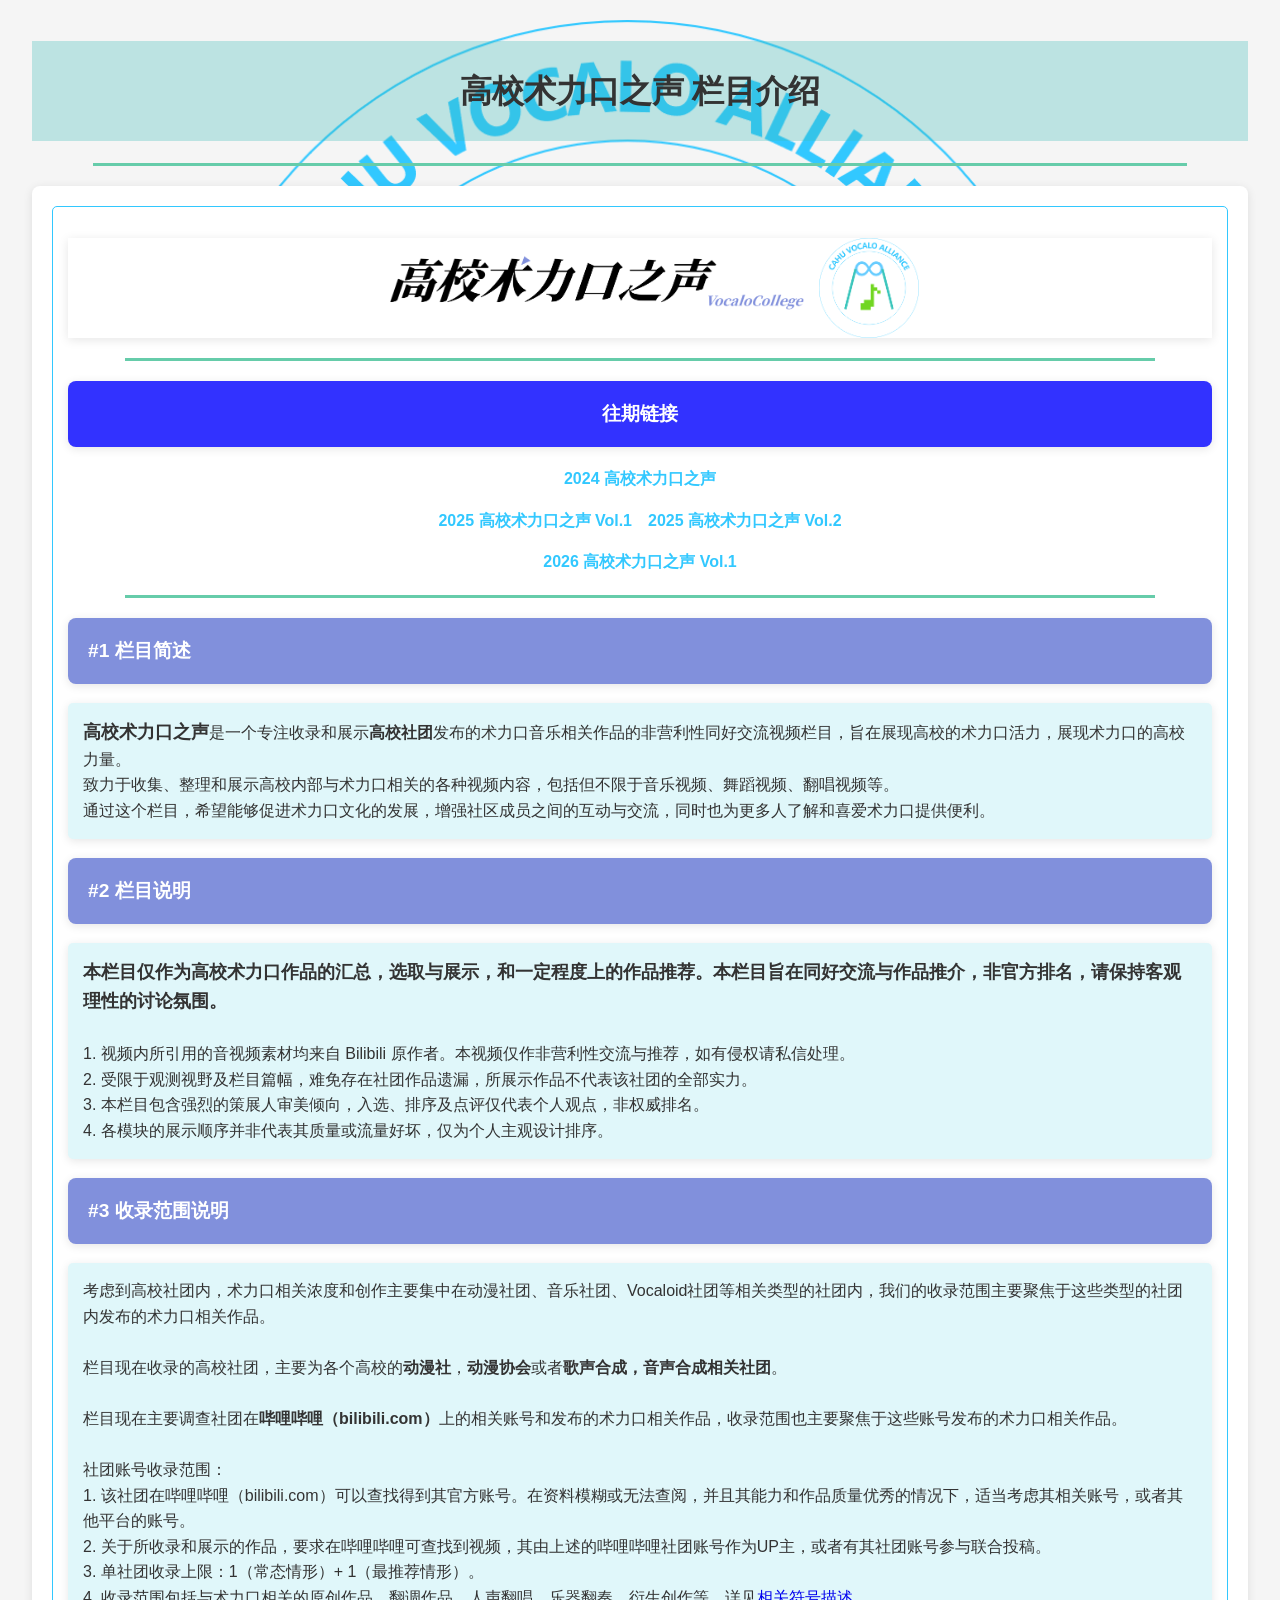
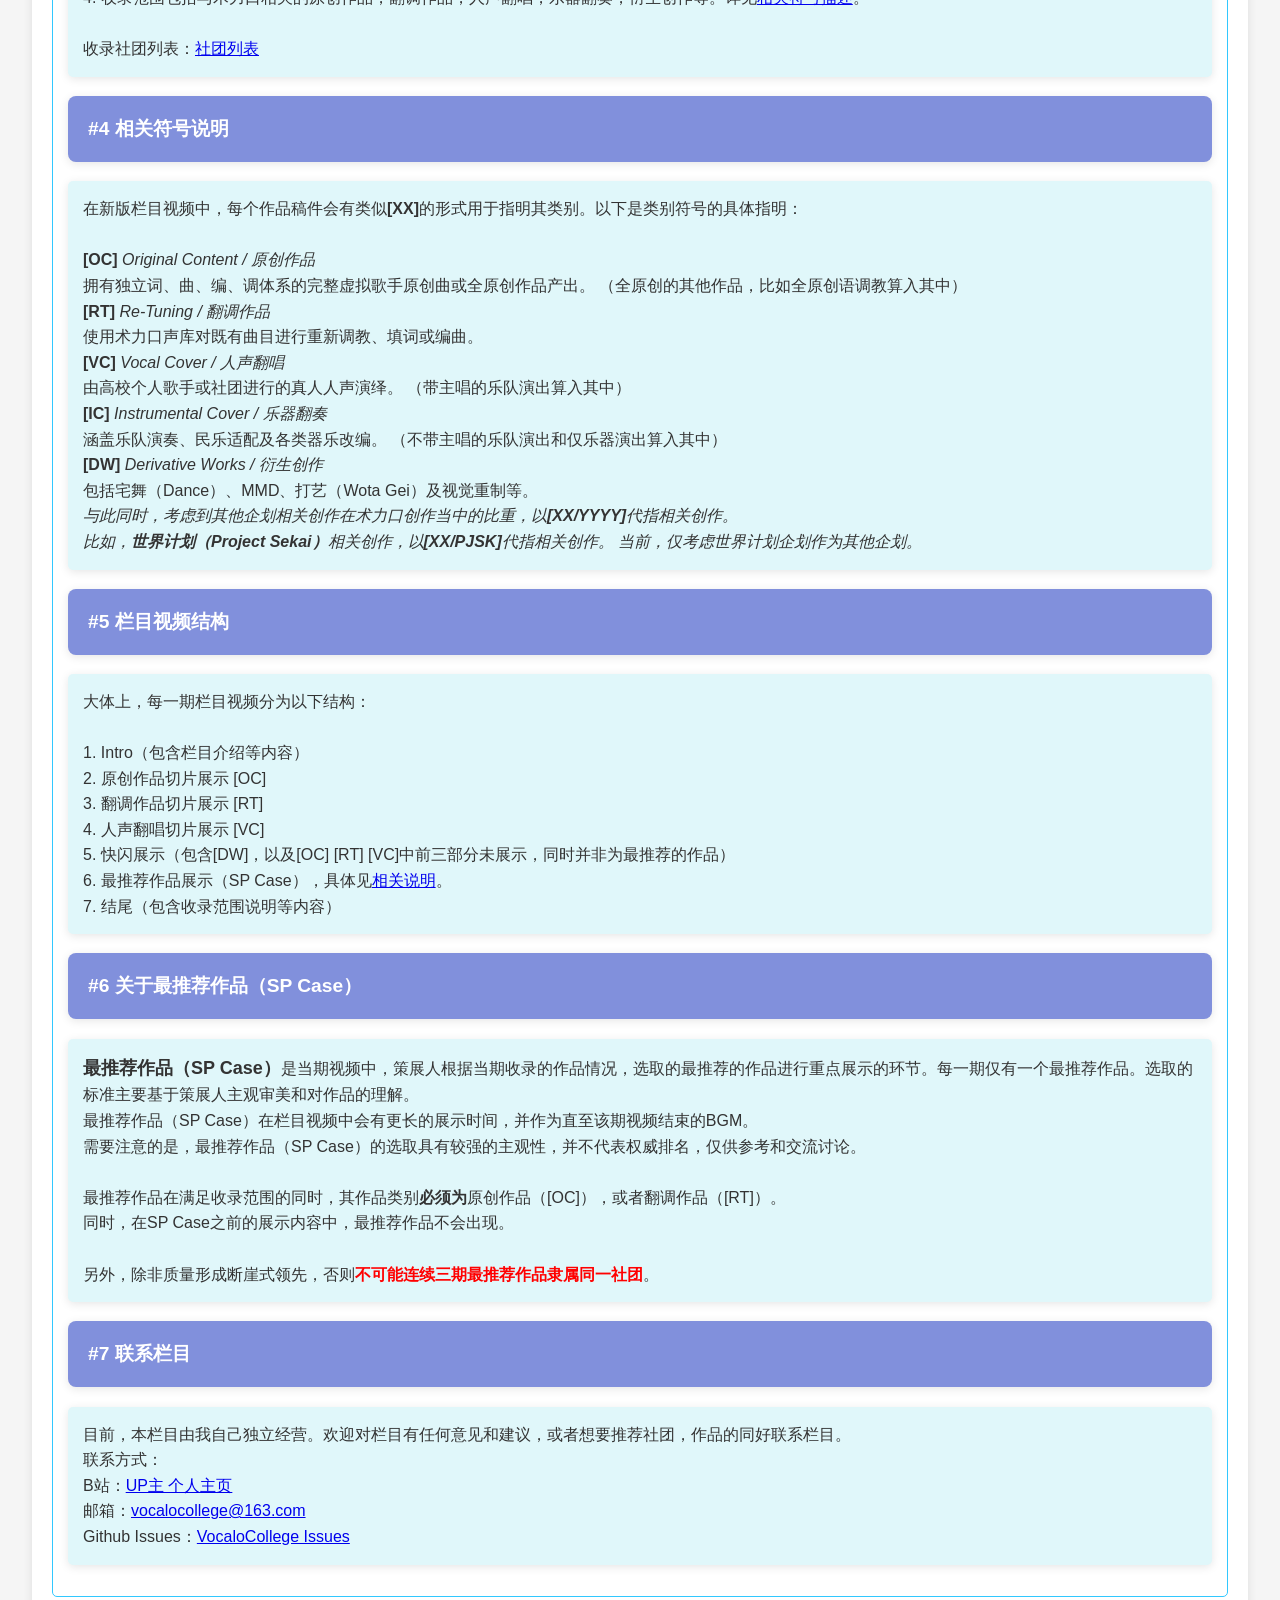
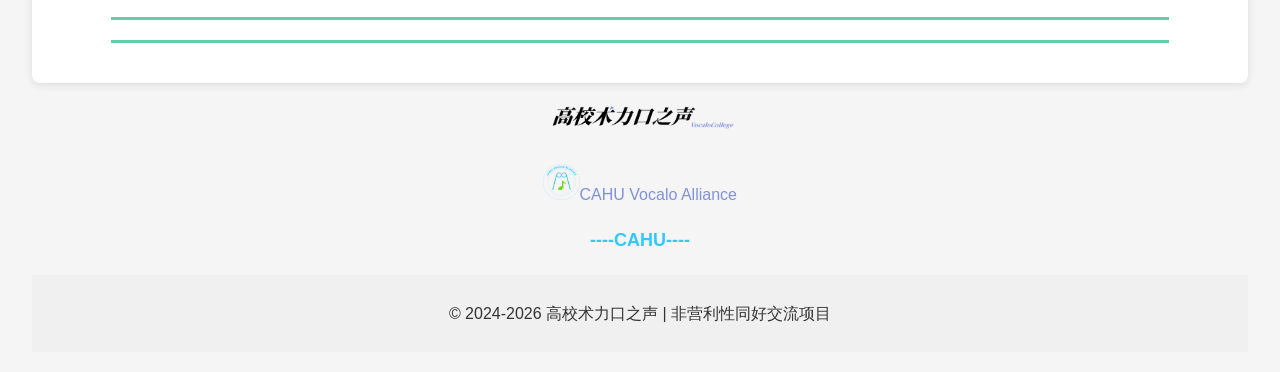
==== commit 7a469b0c: "ReUpload VocaloCollege" ====
--- a/VocaloCollege/index.html
+++ b/VocaloCollege/index.html
@@ -1,7 +1,3 @@
-<!-- 
-Programmer: EmotionEcho
-CAHU Vocalo Alliance
--->
 <!-- 
 Programmer: EmotionEcho
 CAHU Vocalo Alliance
@@ -11,10 +7,6 @@
 
 
 <head>
-    <meta charset="UTF-8" />
-    <meta name="viewport" content="width=device-width, initial-scale=2.0" />
-    <title>高校术力口之声 | VocaloCollege</title>
-    <link rel="stylesheet" href="./style.css" />
     <meta charset="UTF-8" />
     <meta name="viewport" content="width=device-width, initial-scale=2.0" />
     <title>高校术力口之声 | VocaloCollege</title>
@@ -174,18 +166,4 @@
 <footer style="text-align: center; margin-top: 20px; padding: 10px; background-color: #f0f0f0;">
     <p>&copy; 2024-2026 高校术力口之声 | 非营利性同好交流项目</p>
 </footer>
-
-<p style="text-align: center;">
-    <img src="./logo_横向.png" alt="Vocalo College Logo" style="width: 200px; height: auto;">
-</p>
-<p style="text-align: center; color: #8190dc; font-size: medium;">
-    <img src="./CVA.png" alt="CVA Logo" style="width: 3%;">CAHU Vocalo Alliance
-</p>
-<p style="text-align: center; font-weight: bold; color:#32c8ff; font-size: large;">----CAHU----</p>
-<!-- <p style="text-align: center; bottom: 0;">TTT</p> -->
-
-<footer style="text-align: center; margin-top: 20px; padding: 10px; background-color: #f0f0f0;">
-    <p>&copy; 2024-2026 高校术力口之声 | 非营利性同好交流项目</p>
-</footer>
-
 </html>
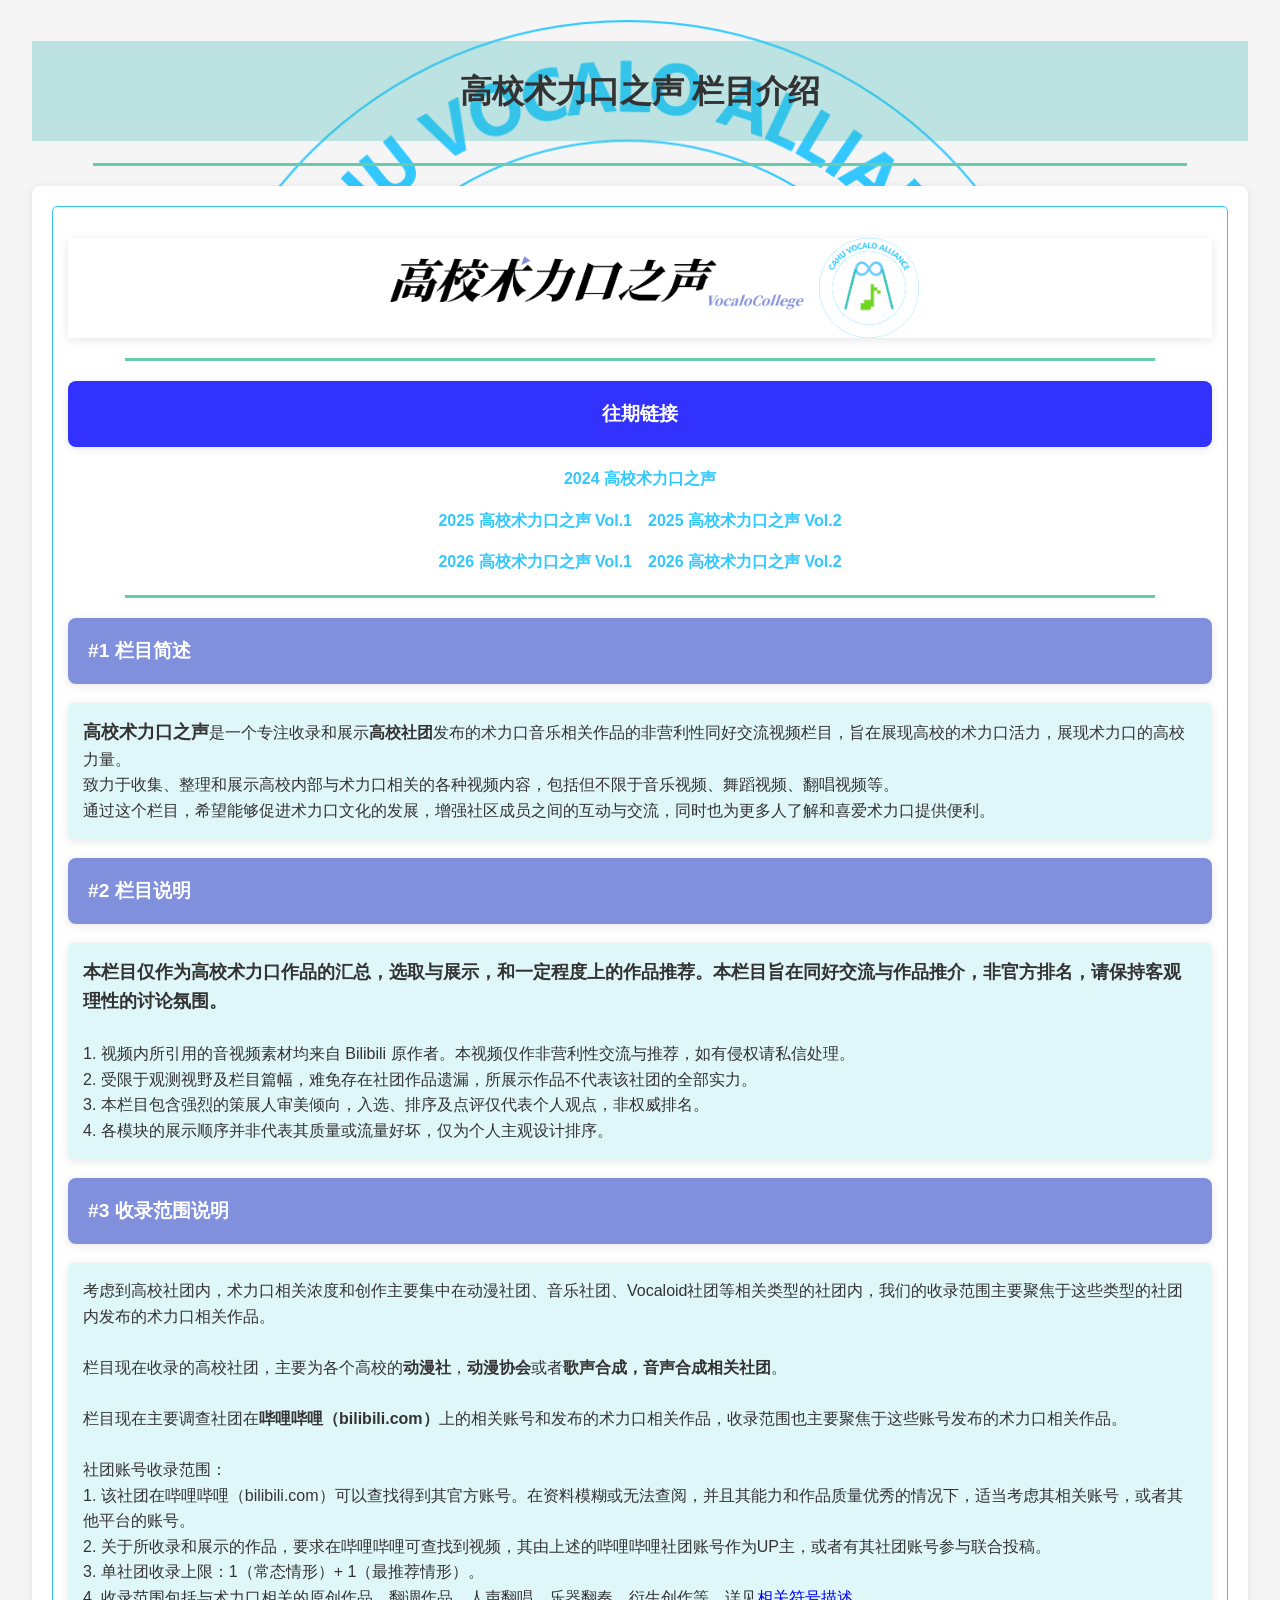
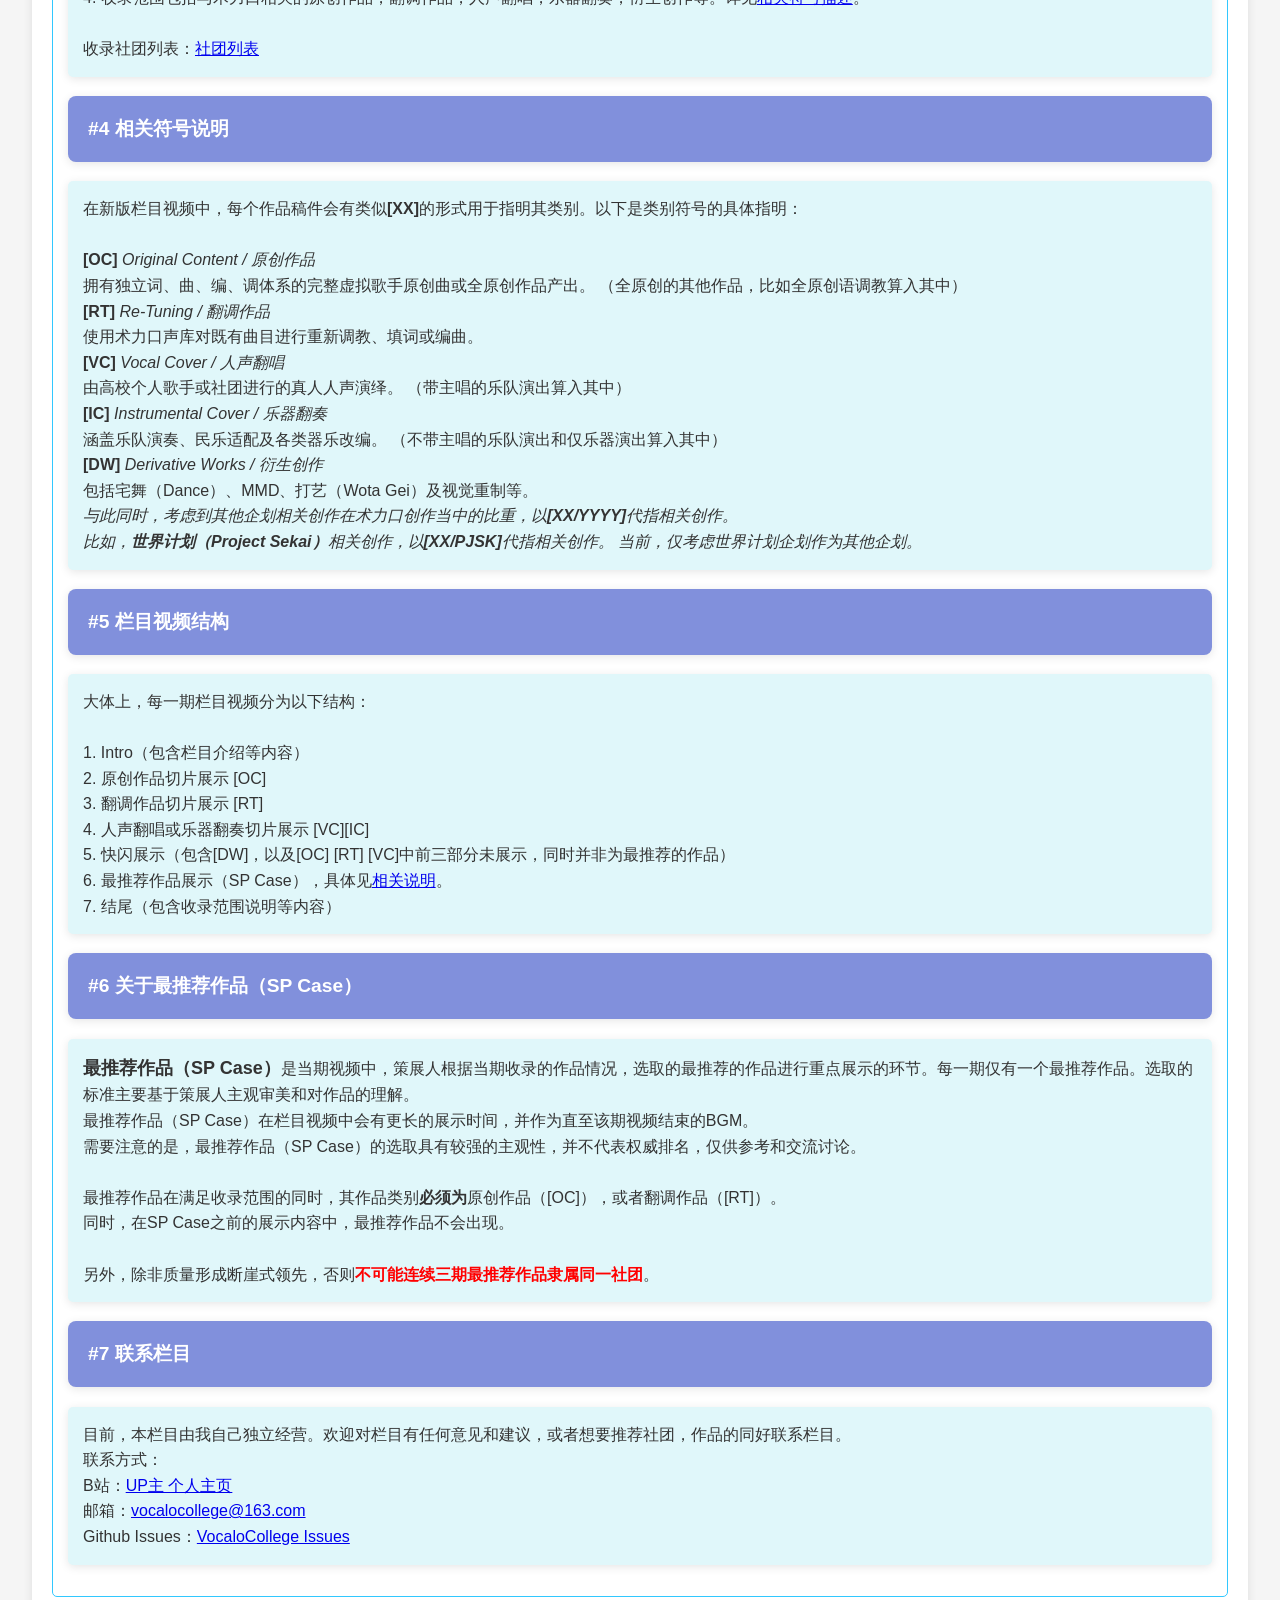
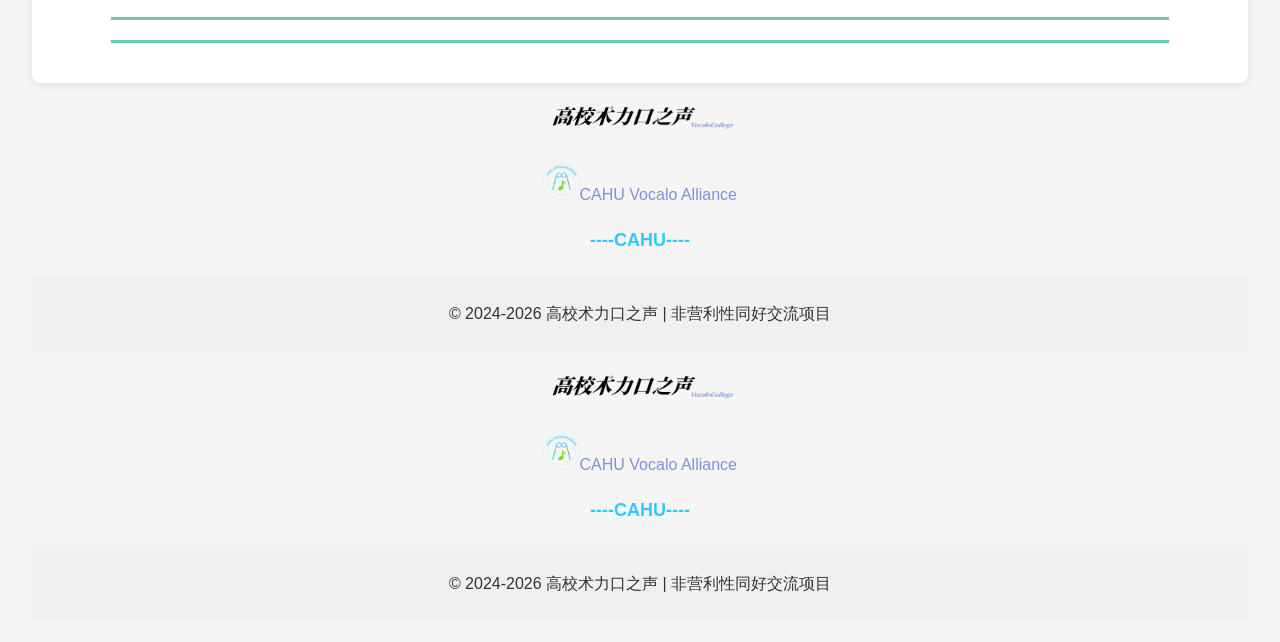
==== commit 7b6ce985: "Add VocaloCollege 2026 Vol.2." ====
--- a/VocaloCollege/index.html
+++ b/VocaloCollege/index.html
@@ -1,3 +1,7 @@
+<!-- 
+Programmer: EmotionEcho
+CAHU Vocalo Alliance
+-->
 <!-- 
 Programmer: EmotionEcho
 CAHU Vocalo Alliance
@@ -7,6 +11,10 @@
 
 
 <head>
+    <meta charset="UTF-8" />
+    <meta name="viewport" content="width=device-width, initial-scale=2.0" />
+    <title>高校术力口之声 | VocaloCollege</title>
+    <link rel="stylesheet" href="./style.css" />
     <meta charset="UTF-8" />
     <meta name="viewport" content="width=device-width, initial-scale=2.0" />
     <title>高校术力口之声 | VocaloCollege</title>
@@ -42,6 +50,8 @@
             </p>
             <p id="2026" class="guide-link-container">
                 <a href="./2026-vol1/index.html" class="guide-link" target="_blank">2026 高校术力口之声 Vol.1</a>
+                <span>&emsp;</span>
+                <a href="./2026-vol2/index.html" class="guide-link" target="_blank">2026 高校术力口之声 Vol.2</a>
             </p>
 
             </p>
@@ -116,7 +126,7 @@
                 1. Intro（包含栏目介绍等内容）<br />
                 2. 原创作品切片展示 [OC]<br />
                 3. 翻调作品切片展示 [RT]<br />
-                4. 人声翻唱切片展示 [VC]<br />
+                4. 人声翻唱或乐器翻奏切片展示 [VC][IC]<br />
                 5. 快闪展示（包含[DW]，以及[OC] [RT] [VC]中前三部分未展示，同时并非为最推荐的作品）<br />
                 6. 最推荐作品展示（SP Case），具体见<a href="#sp-note">相关说明</a>。<br />
                 7. 结尾（包含收录范围说明等内容）<br />
@@ -166,4 +176,18 @@
 <footer style="text-align: center; margin-top: 20px; padding: 10px; background-color: #f0f0f0;">
     <p>&copy; 2024-2026 高校术力口之声 | 非营利性同好交流项目</p>
 </footer>
+
+<p style="text-align: center;">
+    <img src="./logo_横向.png" alt="Vocalo College Logo" style="width: 200px; height: auto;">
+</p>
+<p style="text-align: center; color: #8190dc; font-size: medium;">
+    <img src="./CVA.png" alt="CVA Logo" style="width: 3%;">CAHU Vocalo Alliance
+</p>
+<p style="text-align: center; font-weight: bold; color:#32c8ff; font-size: large;">----CAHU----</p>
+<!-- <p style="text-align: center; bottom: 0;">TTT</p> -->
+
+<footer style="text-align: center; margin-top: 20px; padding: 10px; background-color: #f0f0f0;">
+    <p>&copy; 2024-2026 高校术力口之声 | 非营利性同好交流项目</p>
+</footer>
+
 </html>
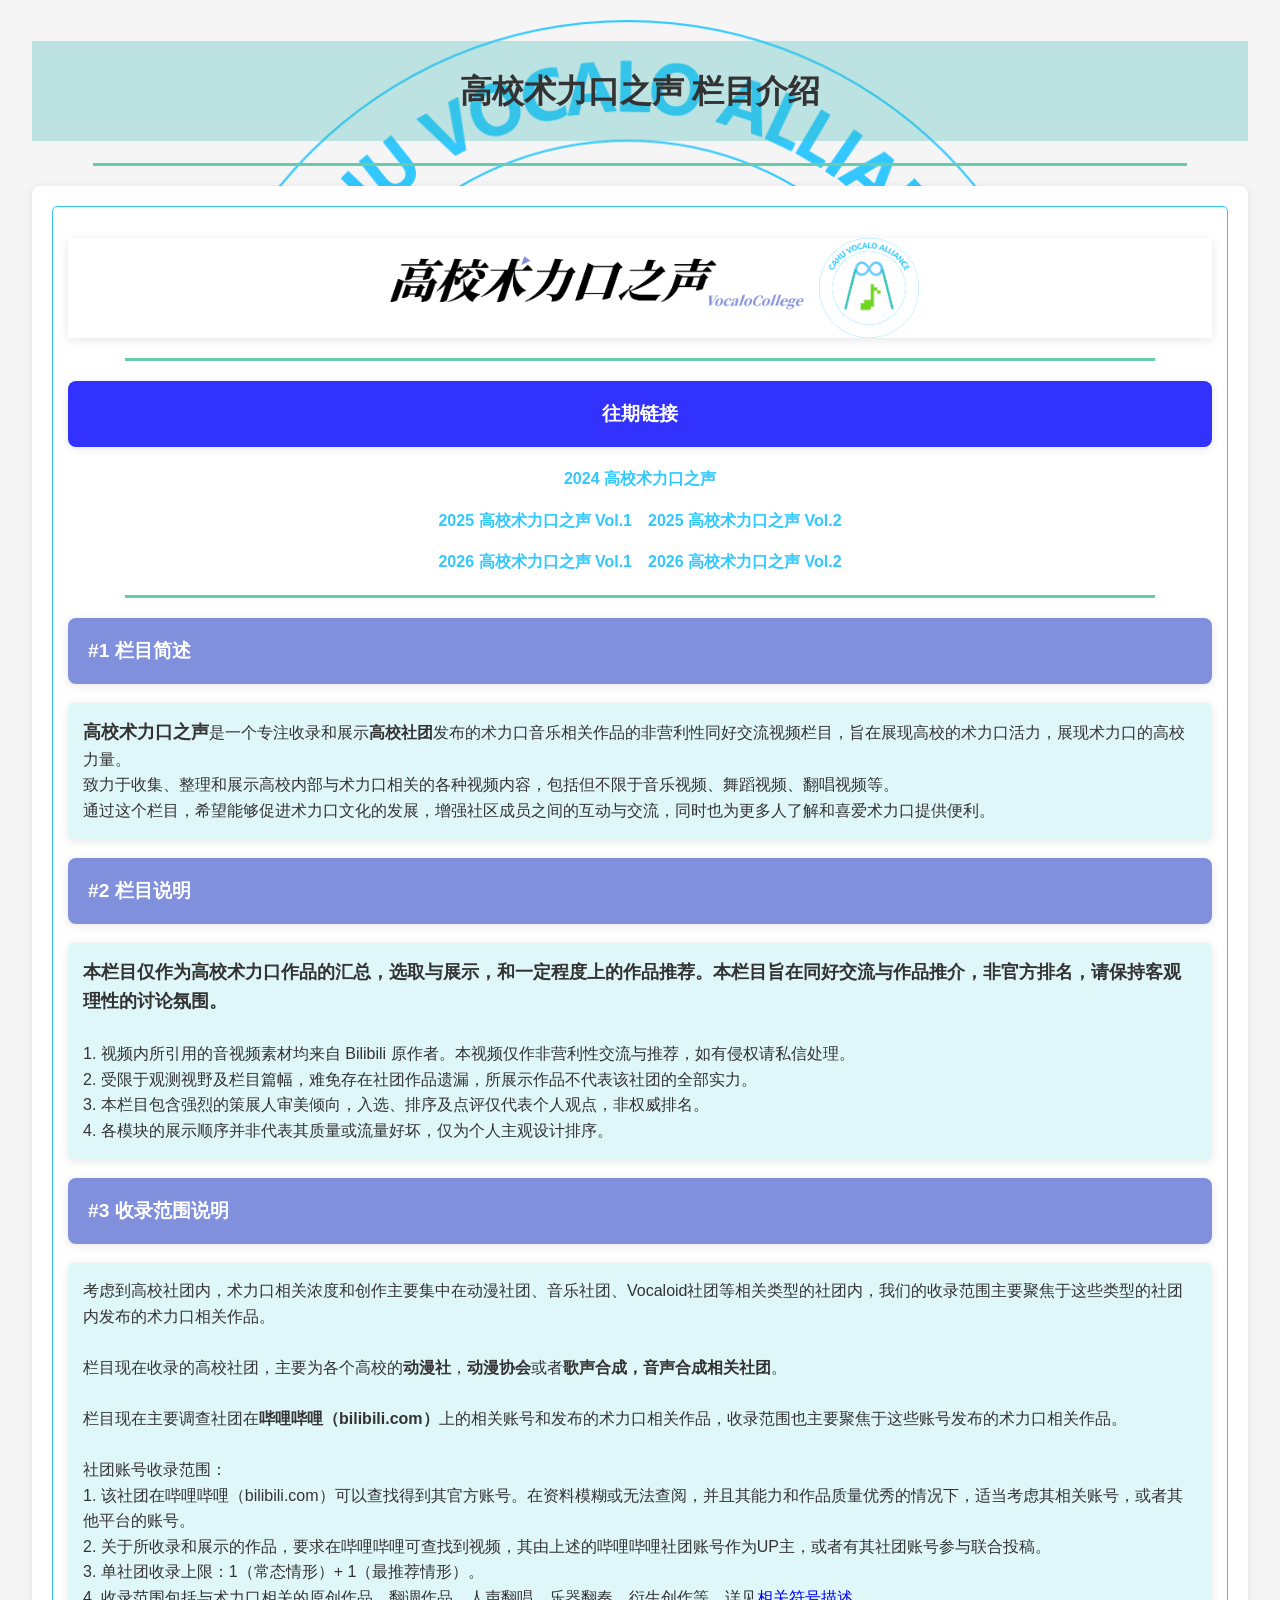
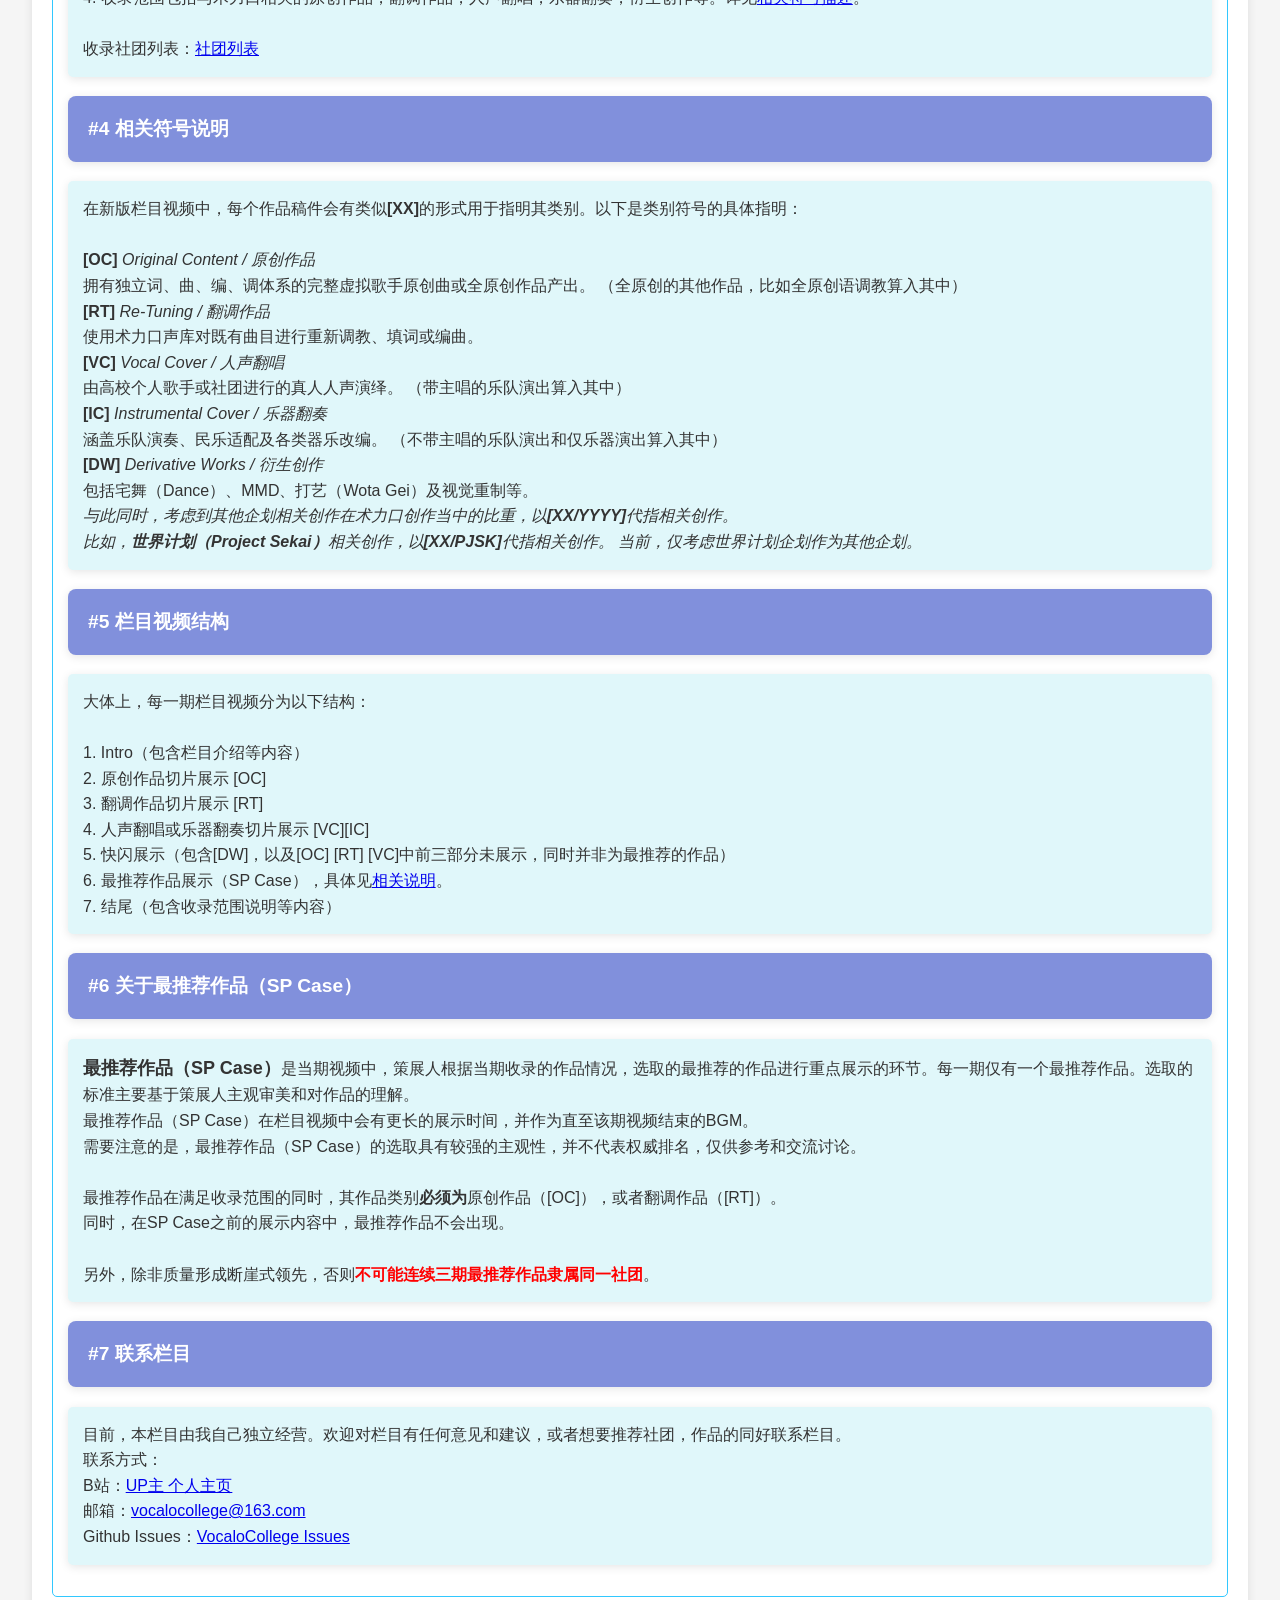
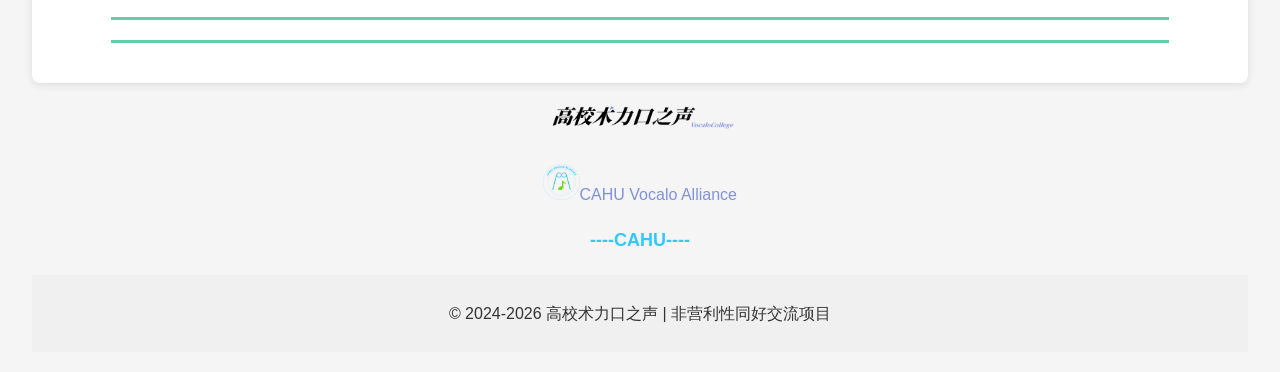
==== commit 4a64a7a1: "Merge two branches." ====
--- a/VocaloCollege/index.html
+++ b/VocaloCollege/index.html
@@ -1,7 +1,3 @@
-<!-- 
-Programmer: EmotionEcho
-CAHU Vocalo Alliance
--->
 <!-- 
 Programmer: EmotionEcho
 CAHU Vocalo Alliance
@@ -11,10 +7,6 @@
 
 
 <head>
-    <meta charset="UTF-8" />
-    <meta name="viewport" content="width=device-width, initial-scale=2.0" />
-    <title>高校术力口之声 | VocaloCollege</title>
-    <link rel="stylesheet" href="./style.css" />
     <meta charset="UTF-8" />
     <meta name="viewport" content="width=device-width, initial-scale=2.0" />
     <title>高校术力口之声 | VocaloCollege</title>
@@ -176,18 +168,4 @@
 <footer style="text-align: center; margin-top: 20px; padding: 10px; background-color: #f0f0f0;">
     <p>&copy; 2024-2026 高校术力口之声 | 非营利性同好交流项目</p>
 </footer>
-
-<p style="text-align: center;">
-    <img src="./logo_横向.png" alt="Vocalo College Logo" style="width: 200px; height: auto;">
-</p>
-<p style="text-align: center; color: #8190dc; font-size: medium;">
-    <img src="./CVA.png" alt="CVA Logo" style="width: 3%;">CAHU Vocalo Alliance
-</p>
-<p style="text-align: center; font-weight: bold; color:#32c8ff; font-size: large;">----CAHU----</p>
-<!-- <p style="text-align: center; bottom: 0;">TTT</p> -->
-
-<footer style="text-align: center; margin-top: 20px; padding: 10px; background-color: #f0f0f0;">
-    <p>&copy; 2024-2026 高校术力口之声 | 非营利性同好交流项目</p>
-</footer>
-
 </html>
